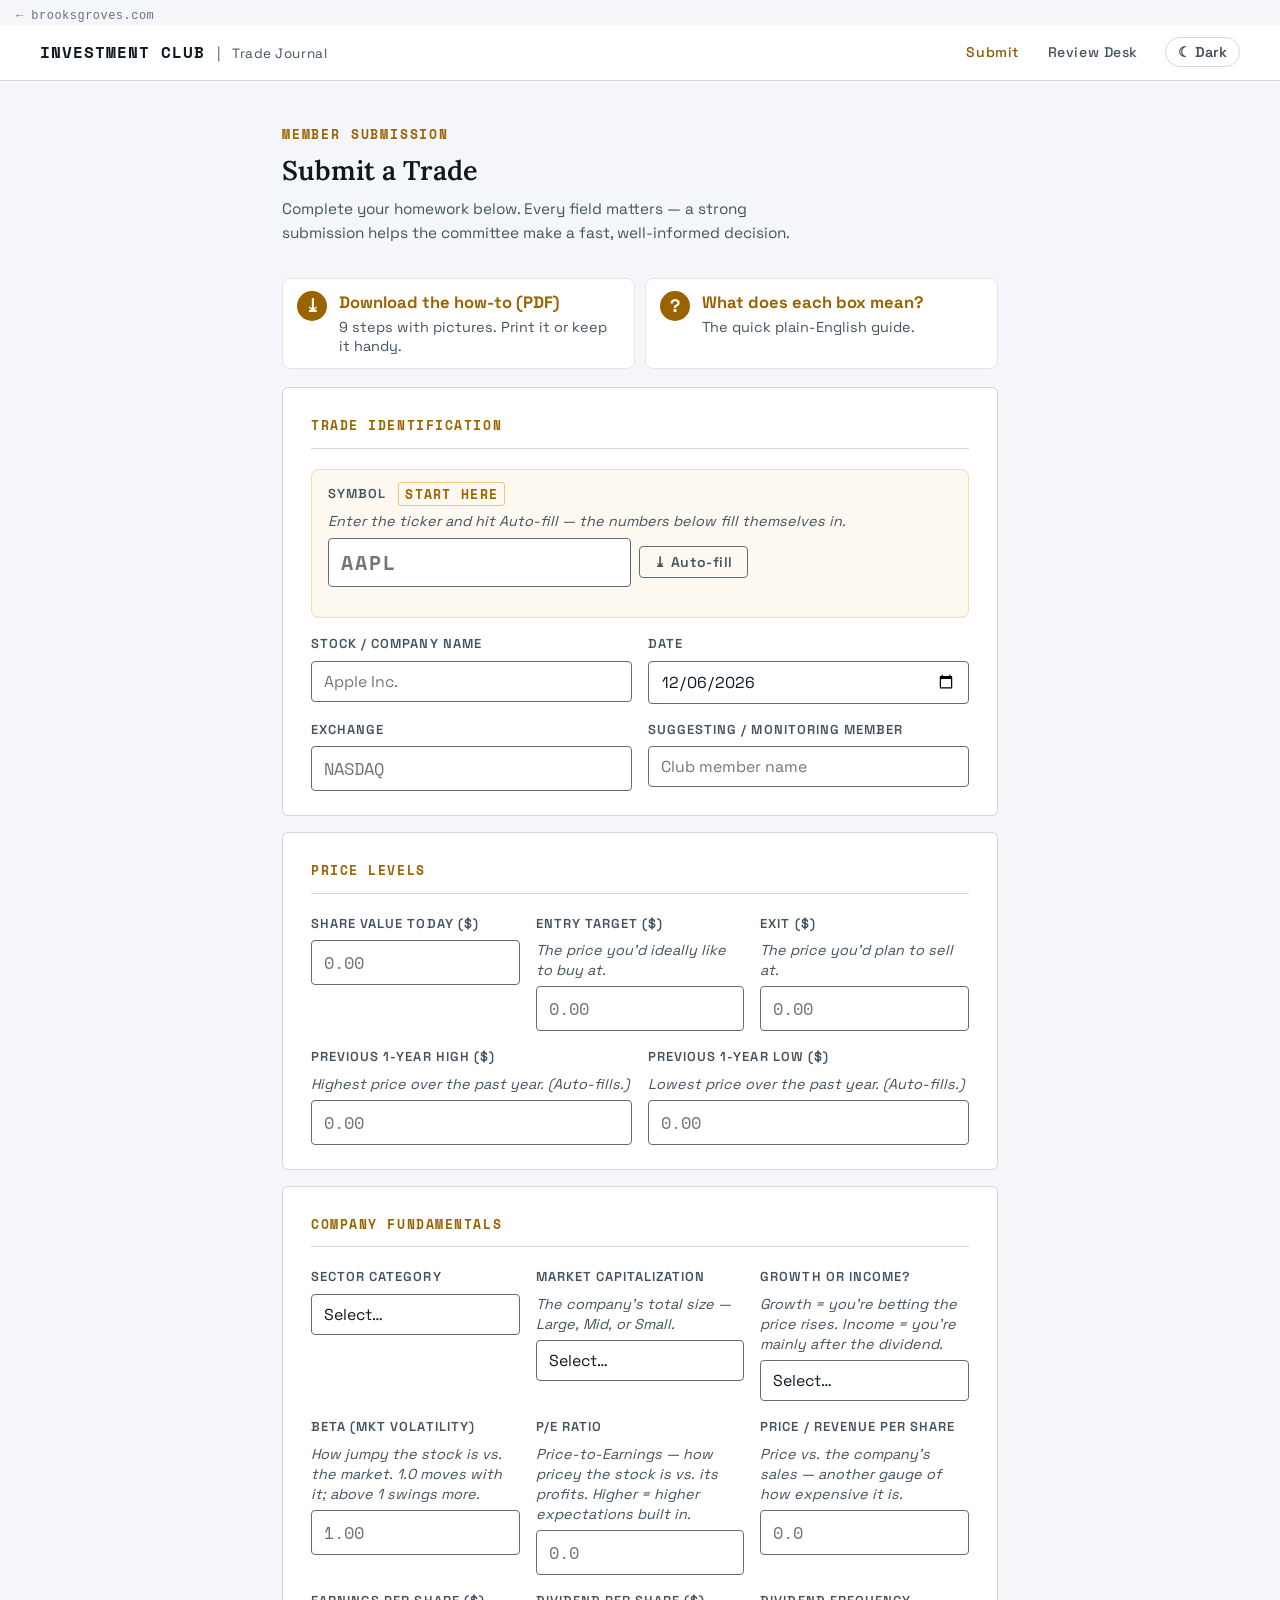
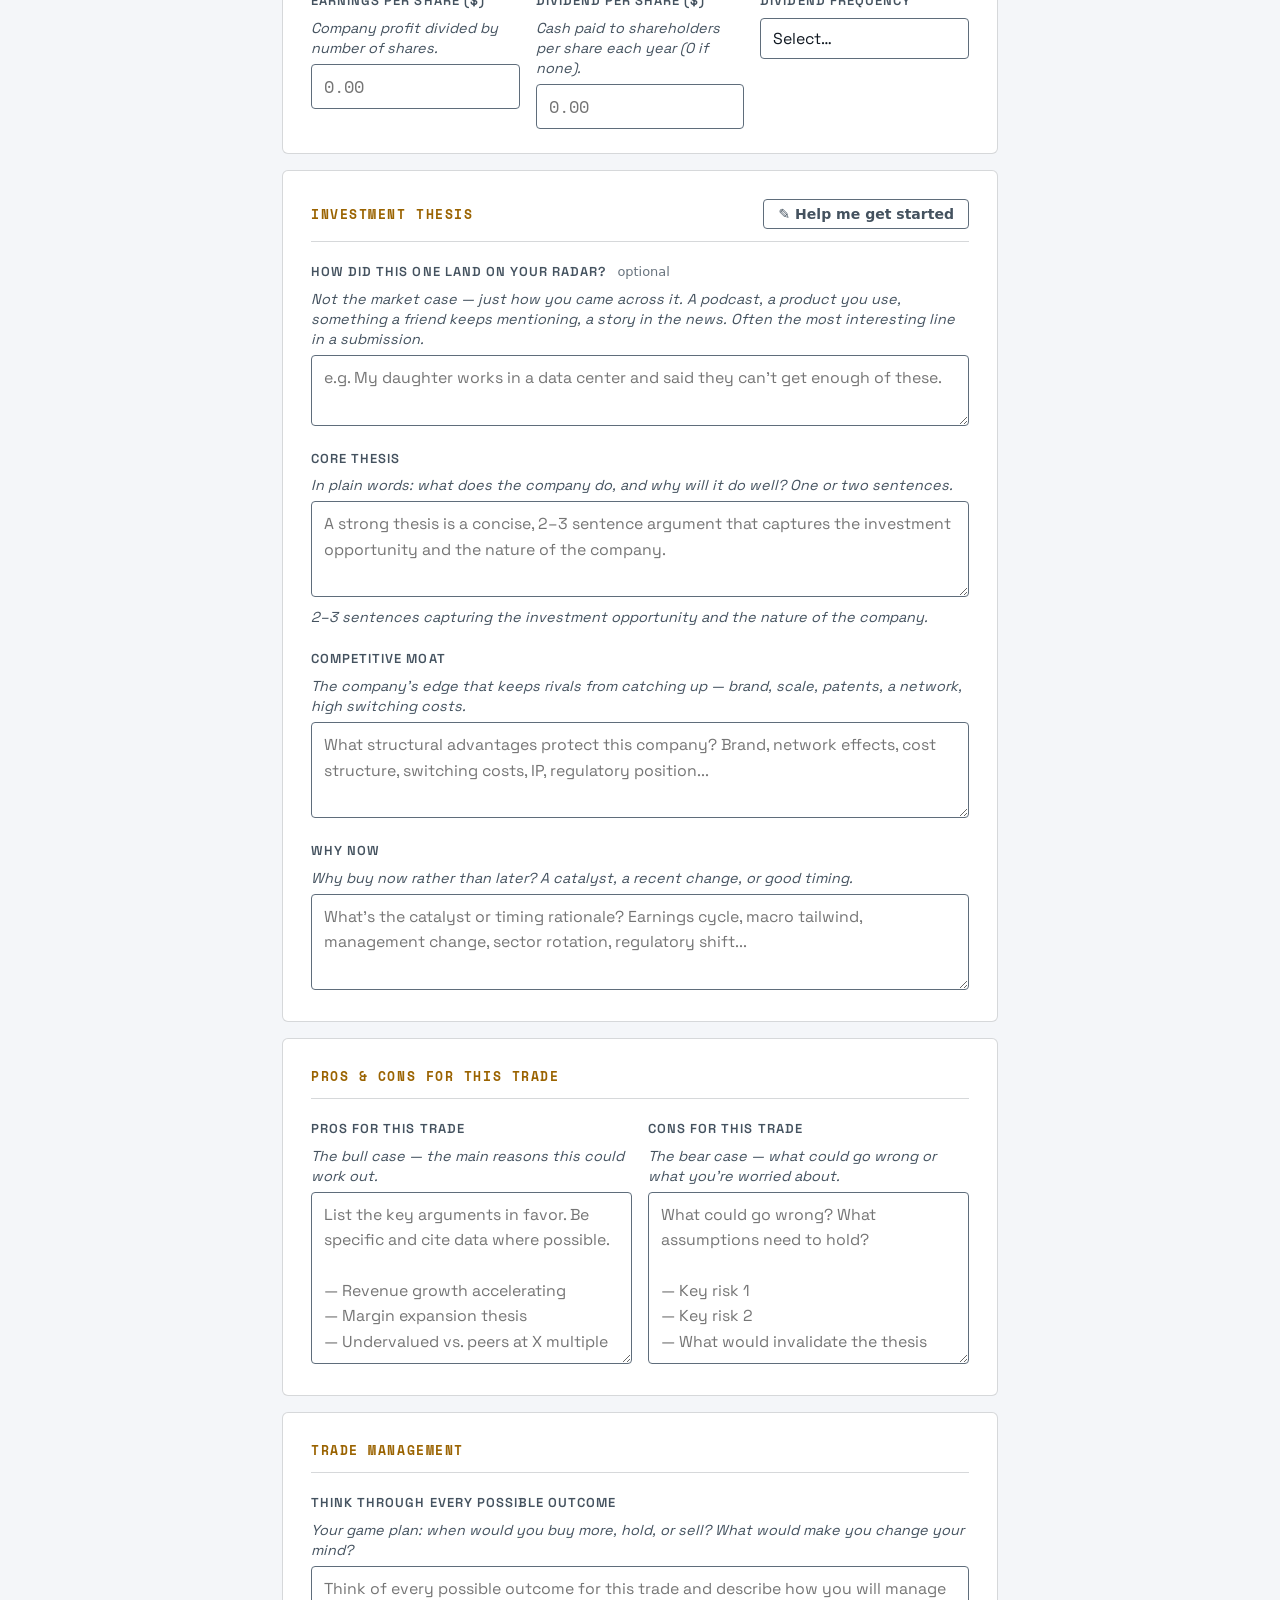
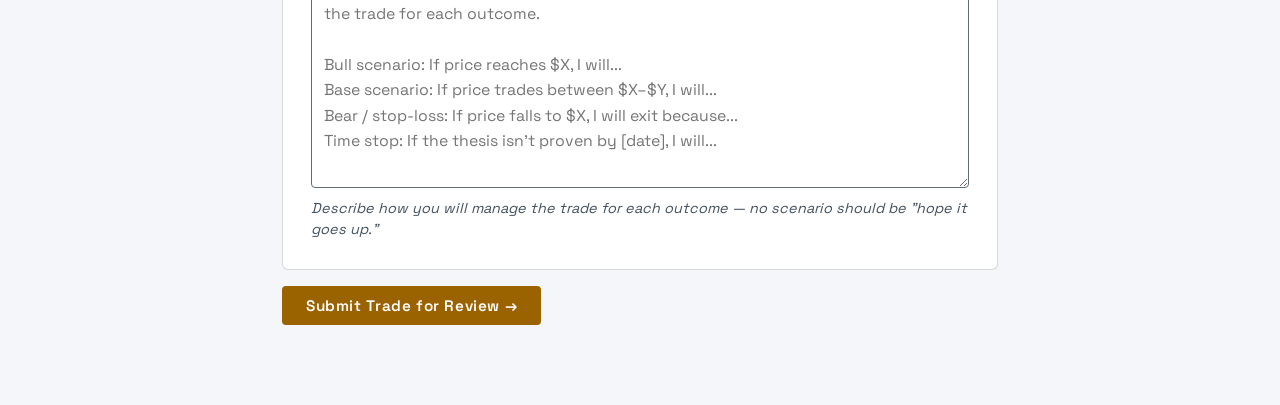
==== index.html @ 85740c89 "Home page: how-to PDF download + meeting doc link; MeetingDocs.gs writes each submission into a per-" ====
<!DOCTYPE html>
<html lang="en">
<head>
  <meta charset="UTF-8">
  <meta name="viewport" content="width=device-width, initial-scale=1.0">
  <title>Investment Club — Submit a Trade</title>
  <link rel="stylesheet" href="style.css">
<script>try{if(localStorage.getItem('ic_theme')==='dark')document.documentElement.setAttribute('data-theme','dark');}catch(e){}</script>
</head>
<body>
<a class="bg-home" href="https://brooksgroves.com/">&larr; brooksgroves.com</a>
<style>.bg-home{display:block;position:relative;z-index:50;padding:8px 16px 0;font:12px/1.4 ui-monospace,SFMono-Regular,Menlo,Consolas,monospace;letter-spacing:.04em;color:inherit;opacity:.65;text-decoration:none;width:max-content}.bg-home:hover{opacity:1;text-decoration:underline}</style>

<nav class="topbar">
  <div class="topbar-brand">
    <h1>Investment Club</h1>
    <span class="divider">|</span>
    <span>Trade Journal</span>
  </div>
  <div class="topbar-nav">
    <a href="index.html" class="active">Submit</a>
    <a href="review.html">Review Desk</a>
    <button type="button" class="theme-toggle" id="theme-toggle" onclick="toggleTheme()" aria-label="Switch colour theme">☾ Dark</button>
  </div>
</nav>

<main class="page">
  <p class="section-eyebrow">Member Submission</p>
  <h2 class="section-title">Submit a Trade</h2>
  <p class="section-sub">Complete your homework below. Every field matters — a strong submission helps the committee make a fast, well-informed decision.</p>
  <div class="help-row">
    <a class="help-card" href="How-to-Submit-a-Trade-Journal.pdf" download>
      <span class="help-icon">⤓</span>
      <span><strong>Download the how-to (PDF)</strong><small>9 steps with pictures. Print it or keep it handy.</small></span>
    </a>
    <a class="help-card" href="guide.html" target="_blank">
      <span class="help-icon">?</span>
      <span><strong>What does each box mean?</strong><small>The quick plain-English guide.</small></span>
    </a>
    <a class="help-card" id="meeting-doc-card" href="#" target="_blank" rel="noopener" style="display:none;">
      <span class="help-icon">✎</span>
      <span><strong id="meeting-doc-title">Next meeting's discussion doc</strong><small id="meeting-doc-sub">Read the journals and leave comments.</small></span>
    </a>
  </div>

  <div id="confirm-panel" class="confirm-panel" style="display:none;"></div>

  <!-- Block 1: Identification -->
  <div class="form-block">
    <div class="form-block-title">Trade Identification</div>
    <div class="field start-here">
      <label>Symbol <span class="start-tag">start here</span></label>
      <div class="hint">Enter the ticker and hit Auto-fill — the numbers below fill themselves in.</div>
      <div style="display:flex; gap:8px; align-items:center; max-width:420px;">
        <input type="text" id="f-ticker" class="ticker-input" placeholder="AAPL" maxlength="8" style="flex:1;">
        <button type="button" class="btn btn-ghost btn-sm" id="lookup-btn" onclick="autoFill()" style="white-space:nowrap;">⤓ Auto-fill</button>
      </div>
      <div id="lookup-status" style="font-size:.72rem; color:var(--mist); margin-top:4px; min-height:1em;"></div>
    </div>
    <div class="field-grid cols-2" style="margin-top:16px;">
      <div class="field">
        <label>Stock / Company Name</label>
        <input type="text" id="f-stock" placeholder="Apple Inc.">
      </div>
      <div class="field">
        <label>Date</label>
        <input type="date" id="f-date">
      </div>
    </div>
    <div class="field-grid cols-2" style="margin-top:16px;">
      <div class="field">
        <label>Exchange</label>
        <input type="text" id="f-exchange" class="num-input" placeholder="NASDAQ">
      </div>
      <div class="field">
        <label>Suggesting / Monitoring Member</label>
        <input type="text" id="f-member" placeholder="Club member name">
      </div>
    </div>
  </div>

  <!-- Block 2: Price Levels -->
  <div class="form-block">
    <div class="form-block-title">Price Levels</div>
    <div class="field-grid cols-3">
      <div class="field">
        <label>Share Value Today ($)</label>
        <input type="text" id="f-shareValue" class="num-input" inputmode="decimal" placeholder="0.00">
      </div>
      <div class="field">
        <label>Entry Target ($)</label>
        <div class="hint">The price you'd ideally like to buy at.</div>
        <input type="text" id="f-entryTarget" class="num-input" inputmode="decimal" placeholder="0.00">
      </div>
      <div class="field">
        <label>Exit ($)</label>
        <div class="hint">The price you'd plan to sell at.</div>
        <input type="text" id="f-exit" class="num-input" inputmode="decimal" placeholder="0.00">
      </div>
    </div>
    <div class="field-grid cols-2" style="margin-top:16px;">
      <div class="field">
        <label>Previous 1-Year High ($)</label>
        <div class="hint">Highest price over the past year. (Auto-fills.)</div>
        <input type="text" id="f-high52" class="num-input" inputmode="decimal" placeholder="0.00">
      </div>
      <div class="field">
        <label>Previous 1-Year Low ($)</label>
        <div class="hint">Lowest price over the past year. (Auto-fills.)</div>
        <input type="text" id="f-low52" class="num-input" inputmode="decimal" placeholder="0.00">
      </div>
    </div>
  </div>

  <!-- Block 3: Company Fundamentals -->
  <div class="form-block">
    <div class="form-block-title">Company Fundamentals</div>
    <div id="source-stamp" class="source-stamp" style="display:none;"></div>
    <div class="field-grid cols-3">
      <div class="field">
        <label>Sector Category</label>
        <select id="f-sector">
          <option value="">Select…</option>
          <option>Technology</option>
          <option>Financial</option>
          <option>Energy</option>
          <option>Healthcare</option>
          <option>Consumer Discretionary</option>
          <option>Consumer Staples</option>
          <option>Industrials</option>
          <option>Utilities</option>
          <option>Materials</option>
          <option>Real Estate</option>
          <option>Communication Services</option>
          <option>Other</option>
        </select>
      </div>
      <div class="field">
        <label>Market Capitalization</label>
        <div class="hint">The company's total size — Large, Mid, or Small.</div>
        <select id="f-marketCap">
          <option value="">Select…</option>
          <option>Large</option>
          <option>Mid</option>
          <option>Small</option>
        </select>
      </div>
      <div class="field">
        <label>Growth or Income?</label>
        <div class="hint">Growth = you're betting the price rises. Income = you're mainly after the dividend.</div>
        <select id="f-growthIncome">
          <option value="">Select…</option>
          <option>Growth</option>
          <option>Income</option>
          <option>Both</option>
        </select>
      </div>
    </div>
    <div class="field-grid cols-3" style="margin-top:16px;">
      <div class="field">
        <label>Beta (Mkt Volatility)</label>
        <div class="hint">How jumpy the stock is vs. the market. 1.0 moves with it; above 1 swings more.</div>
        <input type="text" id="f-beta" class="num-input" inputmode="decimal" placeholder="1.00">
      </div>
      <div class="field">
        <label>P/E Ratio</label>
        <div class="hint">Price-to-Earnings — how pricey the stock is vs. its profits. Higher = higher expectations built in.</div>
        <input type="text" id="f-peRatio" class="num-input" inputmode="decimal" placeholder="0.0">
      </div>
      <div class="field">
        <label>Price / Revenue per Share</label>
        <div class="hint">Price vs. the company's sales — another gauge of how expensive it is.</div>
        <input type="text" id="f-priceRevShare" class="num-input" inputmode="decimal" placeholder="0.0">
      </div>
    </div>
    <div class="field-grid cols-3" style="margin-top:16px;">
      <div class="field">
        <label>Earnings per Share ($)</label>
        <div class="hint">Company profit divided by number of shares.</div>
        <input type="text" id="f-eps" class="num-input" inputmode="decimal" placeholder="0.00">
      </div>
      <div class="field">
        <label>Dividend per Share ($)</label>
        <div class="hint">Cash paid to shareholders per share each year (0 if none).</div>
        <input type="text" id="f-dividend" class="num-input" inputmode="decimal" placeholder="0.00">
      </div>
      <div class="field">
        <label>Dividend Frequency</label>
        <select id="f-dividendFreq">
          <option value="">Select…</option>
          <option>Monthly</option>
          <option>Quarterly</option>
          <option>Semi-Annual</option>
          <option>Annual</option>
          <option>None</option>
        </select>
      </div>
    </div>
  </div>

  <!-- Block 4: Thesis -->
  <div class="form-block">
    <div class="form-block-title with-action">
      <span>Investment Thesis</span>
      <button type="button" class="btn btn-ghost btn-sm starter-btn" id="starter-btn" onclick="getStarterQuestions()">✎ Help me get started</button>
    </div>
    <div id="starter-panel" class="starter-panel" style="display:none;"></div>
    <div class="field-grid">
      <div class="field">
        <label>How did this one land on your radar? <span class="optional-tag">optional</span></label>
        <div class="hint">Not the market case — just how you came across it. A podcast, a product you use, something a friend keeps mentioning, a story in the news. Often the most interesting line in a submission.</div>
        <textarea id="f-whyPicked" rows="2" placeholder="e.g. My daughter works in a data center and said they can't get enough of these."></textarea>
      </div>
      <div class="field">
        <label>Core Thesis</label>
        <div class="hint">In plain words: what does the company do, and why will it do well? One or two sentences.</div>
        <textarea id="f-thesis" rows="3" placeholder="A strong thesis is a concise, 2–3 sentence argument that captures the investment opportunity and the nature of the company."></textarea>
        <p class="hint">2–3 sentences capturing the investment opportunity and the nature of the company.</p>
      </div>
      <div class="field">
        <label>Competitive Moat</label>
        <div class="hint">The company's edge that keeps rivals from catching up — brand, scale, patents, a network, high switching costs.</div>
        <textarea id="f-moat" rows="3" placeholder="What structural advantages protect this company? Brand, network effects, cost structure, switching costs, IP, regulatory position..."></textarea>
      </div>
      <div class="field">
        <label>Why Now</label>
        <div class="hint">Why buy now rather than later? A catalyst, a recent change, or good timing.</div>
        <textarea id="f-why-now" rows="3" placeholder="What's the catalyst or timing rationale? Earnings cycle, macro tailwind, management change, sector rotation, regulatory shift..."></textarea>
      </div>
    </div>
  </div>

  <!-- Block 5: Pros & Cons -->
  <div class="form-block">
    <div class="form-block-title">Pros &amp; Cons for This Trade</div>
    <div class="field-grid cols-2">
      <div class="field">
        <label>Pros for This Trade</label>
        <div class="hint">The bull case — the main reasons this could work out.</div>
        <textarea id="f-pros" rows="6" placeholder="List the key arguments in favor. Be specific and cite data where possible.&#10;&#10;— Revenue growth accelerating&#10;— Margin expansion thesis&#10;— Undervalued vs. peers at X multiple"></textarea>
      </div>
      <div class="field">
        <label>Cons for This Trade</label>
        <div class="hint">The bear case — what could go wrong or what you're worried about.</div>
        <textarea id="f-cons" rows="6" placeholder="What could go wrong? What assumptions need to hold?&#10;&#10;— Key risk 1&#10;— Key risk 2&#10;— What would invalidate the thesis"></textarea>
      </div>
    </div>
  </div>

  <!-- Block 6: Trade Management -->
  <div class="form-block">
    <div class="form-block-title">Trade Management</div>
    <div class="field-grid">
      <div class="field">
        <label>Think Through Every Possible Outcome</label>
        <div class="hint">Your game plan: when would you buy more, hold, or sell? What would make you change your mind?</div>
        <textarea id="f-management" rows="8" placeholder="Think of every possible outcome for this trade and describe how you will manage the trade for each outcome.&#10;&#10;Bull scenario: If price reaches $X, I will...&#10;Base scenario: If price trades between $X–$Y, I will...&#10;Bear / stop-loss: If price falls to $X, I will exit because...&#10;Time stop: If the thesis isn't proven by [date], I will..."></textarea>
        <p class="hint">Describe how you will manage the trade for each outcome — no scenario should be "hope it goes up."</p>
      </div>
    </div>
  </div>

  <div style="display:flex; align-items:center; gap:16px; margin-top:8px;">
    <button class="btn btn-primary" onclick="submitTrade()">Submit Trade for Review →</button>
    <span id="submit-status" style="font-size:.82rem; color:var(--mist);"></span>
  </div>
</main>

<div class="toast" id="toast"></div>

<script src="app.js"></script>
<script>
  document.getElementById('f-date').valueAsDate = new Date();

  const FIELD_IDS = [
    'f-stock','f-date','f-ticker','f-exchange','f-member',
    'f-shareValue','f-entryTarget','f-exit','f-high52','f-low52',
    'f-sector','f-marketCap','f-growthIncome','f-beta','f-peRatio',
    'f-priceRevShare','f-eps','f-dividend','f-dividendFreq',
    'f-whyPicked','f-thesis','f-moat','f-why-now','f-pros','f-cons','f-management'
  ];

  function val(id) { return (document.getElementById(id).value || '').trim(); }

  /* ── Auto-fill objective fundamentals from a ticker lookup ── */
  let lastFillSource = '';

  function autoFill() {
    const ticker = val('f-ticker').toUpperCase();
    const btn = document.getElementById('lookup-btn');
    const status = document.getElementById('lookup-status');
    if (!ticker) { status.textContent = 'Enter a symbol first (e.g. Z for Zillow).'; return; }

    btn.disabled = true;
    status.style.color = 'var(--mist)';
    status.textContent = 'Looking up ' + ticker + '…';

    lookupTicker(ticker, function (data) {
      btn.disabled = false;
      if (!data || data.error) {
        status.style.color = 'var(--red2)';
        status.textContent = (data && data.error) ? data.error : 'Lookup failed — you can fill these in by hand.';
        return;
      }
      // Only fill objective fields; never touch the thesis/discussion side.
      const map = {
        'f-stock': data.name, 'f-exchange': data.exchange, 'f-shareValue': data.price,
        'f-high52': data.high52, 'f-low52': data.low52, 'f-sector': data.sector,
        'f-marketCap': data.marketCap, 'f-beta': data.beta, 'f-peRatio': data.peRatio,
        'f-priceRevShare': data.priceRevShare, 'f-eps': data.eps,
        'f-dividend': data.dividend, 'f-dividendFreq': data.dividendFreq
      };
      let filled = 0;
      Object.keys(map).forEach(function (id) {
        const el = document.getElementById(id);
        const v = map[id];
        if (!el || v === undefined || v === null || v === '') return;
        if (el.tagName === 'SELECT') {
          // match option case-insensitively; skip if no match
          const opt = Array.prototype.find.call(el.options, function (o) {
            return o.value.toLowerCase() === String(v).toLowerCase();
          });
          if (opt) { el.value = opt.value; filled++; }
        } else {
          el.value = v; filled++;
        }
      });
      const src = data.source || 'Finnhub market data';
      const asOf = data.asOf || 'latest';
      lastFillSource = src + ', as of ' + asOf;
      status.style.color = 'var(--green2)';
      status.textContent = '✓ Filled ' + filled + ' fields. Review them, then write your thesis below.';
      const stamp = document.getElementById('source-stamp');
      if (stamp) {
        stamp.textContent = 'Auto-filled from ' + src + ' · as of ' + asOf + ' · worth a quick sanity-check before you submit';
        stamp.style.display = 'block';
      }
    });
  }

  /* ── "Help me get started": AI asks questions, the member writes the answers ── */
  function getStarterQuestions() {
    const ticker = val('f-ticker').toUpperCase();
    const name = val('f-stock');
    const btn = document.getElementById('starter-btn');
    const panel = document.getElementById('starter-panel');

    if (!ticker) {
      panel.style.display = 'block';
      panel.innerHTML = '<div class="starter-note">Enter a stock symbol above first, then click this again.</div>';
      return;
    }

    btn.disabled = true;
    btn.textContent = 'Thinking\u2026';
    panel.style.display = 'block';
    panel.innerHTML = '<div class="starter-note">Coming up with questions about ' + esc(ticker) + '\u2026</div>';

    starterQuestions(ticker, name, function (data) {
      btn.disabled = false;
      btn.textContent = '\u270E Help me get started';

      if (!data || data.error || !data.questions || !data.questions.length) {
        panel.innerHTML = '<div class="starter-note">' +
          ((data && data.error) ? esc(data.error) : 'Couldn\u2019t load questions just now \u2014 go ahead and write in your own words.') +
          '</div>';
        return;
      }

      let html = '<div class="starter-head">Questions to get you started on ' + esc(ticker) + '</div>' +
        '<div class="starter-sub">Answer these in your own words and you\u2019ll have most of a thesis. These are prompts, not answers \u2014 the thinking is yours.</div><ol class="starter-list">';
      data.questions.forEach(function (q) { html += '<li>' + esc(q) + '</li>'; });
      html += '</ol><button type="button" class="btn btn-ghost btn-sm" onclick="hideStarter()">Hide these</button>';
      panel.innerHTML = html;
    });
  }

  function hideStarter() {
    const panel = document.getElementById('starter-panel');
    panel.style.display = 'none';
    panel.innerHTML = '';
  }

  function esc(s) {
    return String(s === undefined || s === null ? '' : s)
      .replace(/&/g, '&amp;').replace(/</g, '&lt;').replace(/>/g, '&gt;')
      .replace(/"/g, '&quot;').replace(/'/g, '&#39;');
  }

  loadMeetingDoc(function (d) {
    if (!d || !d.url) return;
    var card = document.getElementById('meeting-doc-card');
    card.href = d.url;
    document.getElementById('meeting-doc-title').textContent = 'Discussion doc for ' + d.meetingDate.replace(/^\w+, /, '').replace(/, \d{4}$/, '');
    card.style.display = '';
  });

  function submitTrade() {
    const ticker = val('f-ticker').toUpperCase();
    const member = val('f-member');
    const thesis = val('f-thesis');

    if (!ticker || !member || !thesis) {
      showToast('Please fill in Symbol, Member, and Core Thesis at minimum.', true);
      return;
    }

    const trade = {
      stock:         val('f-stock'),
      date:          val('f-date'),
      ticker:        ticker,
      exchange:      val('f-exchange').toUpperCase(),
      member:        member,
      shareValue:    val('f-shareValue'),
      entryTarget:   val('f-entryTarget'),
      exit:          val('f-exit'),
      high52:        val('f-high52'),
      low52:         val('f-low52'),
      sector:        val('f-sector'),
      marketCap:     val('f-marketCap'),
      growthIncome:  val('f-growthIncome'),
      beta:          val('f-beta'),
      peRatio:       val('f-peRatio'),
      priceRevShare: val('f-priceRevShare'),
      eps:           val('f-eps'),
      dividend:      val('f-dividend'),
      dividendFreq:  val('f-dividendFreq'),
      thesis:        thesis,
      moat:          val('f-moat'),
      whyNow:        val('f-why-now'),
      pros:          val('f-pros'),
      cons:          val('f-cons'),
      management:    val('f-management'),
      whyPicked:     val('f-whyPicked'),
      dataSource:    lastFillSource
    };

    saveTrade(trade);

    FIELD_IDS.forEach(id => { document.getElementById(id).value = ''; });
    document.getElementById('f-date').valueAsDate = new Date();
    document.getElementById('lookup-status').textContent = '';

    // Warm, persistent confirmation (a fleeting toast is easy to miss)
    const panel = document.getElementById('confirm-panel');
    panel.innerHTML =
      '<div class="confirm-check">✓</div>' +
      '<div class="confirm-body">' +
        '<div class="confirm-title">Got it! Your ' + ticker + ' trade is in.</div>' +
        '<div class="confirm-text">The committee will see it before the next meeting. ' +
        'Thanks for doing your homework — every submission makes the club smarter.</div>' +
        '<div class="confirm-actions">' +
          '<button type="button" class="btn btn-ghost btn-sm" onclick="dismissConfirm()">Submit another</button> ' +
          '<a class="btn btn-ghost btn-sm" href="review.html">Go to the Review Desk →</a>' +
        '</div>' +
      '</div>';
    panel.style.display = 'flex';
    panel.scrollIntoView({ behavior: 'smooth', block: 'center' });
    document.getElementById('submit-status').textContent = `${ticker} submitted at ${new Date().toLocaleTimeString()}`;
  }

  function dismissConfirm() {
    const panel = document.getElementById('confirm-panel');
    panel.style.display = 'none';
    panel.innerHTML = '';
    document.getElementById('f-ticker').focus();
    window.scrollTo({ top: 0, behavior: 'smooth' });
  }

</script>
</body>
</html>
---- style.css ----
@import url('https://fonts.googleapis.com/css2?family=Space+Grotesk:wght@300;400;500;600;700&family=Space+Mono:ital,wght@0,400;0,700;1,400&family=Lora:ital,wght@0,400;0,600;1,400&display=swap');

/* ── Tokens ──
   Light is the default: high contrast, easier on older eyes.
   Dark stays available via the toggle in the top bar (data-theme="dark"). */
:root {
  --slate:      #f4f6f9;   /* page background   */
  --slate2:     #ffffff;   /* cards, top bar    */
  --slate3:     #eef1f5;   /* raised / hover    */
  --slate4:     #e1e6ec;
  --steel:      #5f6d7b;   /* borders, dim text */
  --mist:       #44525f;   /* secondary text    */
  --fog:        #1f2a36;   /* body text         */
  --white:      #0f1720;   /* headings, strongest text */
  --amber:      #9a6300;
  --amber2:     #8a5800;
  --green:      #1a7a50;
  --green2:     #16704a;
  --red:        #a82d2d;
  --red2:       #b02a2a;
  --blue:       #1d5aa6;
  --blue2:      #1d5aa6;
  --border:     rgba(31,42,54,0.18);
  --border-hi:  rgba(154,99,0,0.40);
  --input-bg:   #ffffff;
  --on-amber:   #ffffff;
  --check-ink:  #ffffff;
  --field-bg:   #ffffff;
  color-scheme: light;
}
:root[data-theme="dark"] {
  --slate:      #0e1117;
  --slate2:     #161c26;
  --slate3:     #1d2535;
  --slate4:     #26303f;
  --steel:      #5b6c80;
  --mist:       #a3b4c6;
  --fog:        #d3dde7;
  --white:      #f2f5f8;
  --amber:      #d4930a;
  --amber2:     #f0b534;
  --green:      #1f8c5e;
  --green2:     #2db87d;
  --red:        #a82d2d;
  --red2:       #e07070;
  --blue:       #2a6fc9;
  --blue2:      #5594e8;
  --border:     rgba(90,108,128,0.55);
  --border-hi:  rgba(212,147,10,0.35);
  --input-bg:   rgba(0,0,0,0.25);
  --on-amber:   #0e1117;
  --check-ink:  #0e1117;
  --field-bg:   #1d2535;
  color-scheme: dark;
}

/* Bigger base text: every size below is in rem, so this scales the whole app. */
html { font-size: 18px; }

*, *::before, *::after { box-sizing: border-box; margin: 0; padding: 0; }

body {
  font-family: 'Space Grotesk', sans-serif;
  background: var(--slate);
  color: var(--fog);
  min-height: 100vh;
  line-height: 1.5;
}

/* ── Topbar ── */
.topbar {
  background: var(--slate2);
  border-bottom: 1px solid var(--border);
  padding: 0 40px;
  display: flex;
  align-items: center;
  justify-content: space-between;
  height: 56px;
  position: sticky;
  top: 0;
  z-index: 100;
}
.topbar-brand {
  display: flex;
  align-items: baseline;
  gap: 12px;
}
.topbar-brand h1 {
  font-family: 'Space Mono', monospace;
  font-size: .9rem;
  font-weight: 700;
  color: var(--white);
  letter-spacing: .06em;
  text-transform: uppercase;
}
.topbar-brand .divider { color: var(--steel); font-size: .8rem; }
.topbar-brand span {
  font-size: .75rem;
  color: var(--mist);
  letter-spacing: .04em;
}
.topbar-nav a {
  font-size: .78rem;
  font-weight: 500;
  color: var(--mist);
  text-decoration: none;
  letter-spacing: .04em;
  padding: 4px 12px;
  border-radius: 3px;
  transition: color .15s, background .15s;
}
.topbar-nav a:hover { color: var(--white); background: var(--slate3); }
.topbar-nav a.active { color: var(--amber2); }

/* ── Page wrapper ── */
.page {
  max-width: 780px;
  margin: 0 auto;
  padding: 44px 32px 80px;
}

/* ── Section heading ── */
.section-eyebrow {
  font-family: 'Space Mono', monospace;
  font-size: .72rem;
  font-weight: 700;
  letter-spacing: .14em;
  text-transform: uppercase;
  color: var(--amber);
  margin-bottom: 6px;
}
.section-title {
  font-family: 'Lora', serif;
  font-size: 1.5rem;
  font-weight: 600;
  color: var(--white);
  margin-bottom: 6px;
}
.section-sub {
  font-size: .85rem;
  color: var(--mist);
  margin-bottom: 32px;
  max-width: 540px;
  line-height: 1.6;
}

/* ── Form blocks ── */
.form-block {
  background: var(--slate2);
  border: 1px solid var(--border);
  border-radius: 6px;
  padding: 28px 28px 24px;
  margin-bottom: 16px;
}
.form-block-title {
  font-family: 'Space Mono', monospace;
  font-size: .72rem;
  font-weight: 700;
  letter-spacing: .12em;
  text-transform: uppercase;
  color: var(--amber);
  margin-bottom: 20px;
  padding-bottom: 12px;
  border-bottom: 1px solid var(--border);
}

.field-grid {
  display: grid;
  gap: 16px;
}
.field-grid.cols-2 { grid-template-columns: 1fr 1fr; }
.field-grid.cols-3 { grid-template-columns: 1fr 1fr 1fr; }

.field label {
  display: block;
  font-size: .72rem;
  font-weight: 600;
  letter-spacing: .08em;
  text-transform: uppercase;
  color: var(--mist);
  margin-bottom: 7px;
}
.field .hint {
  font-size: .8rem;
  color: var(--mist);
  margin-top: 5px;
  line-height: 1.4;
}

input[type="text"],
input[type="date"],
input[type="password"],
select,
textarea {
  width: 100%;
  background: var(--field-bg);
  border: 1px solid var(--steel);
  border-radius: 4px;
  color: var(--white);
  font-family: 'Space Grotesk', sans-serif;
  font-size: .88rem;
  padding: 9px 12px;
  outline: none;
  transition: border-color .2s, box-shadow .2s;
  appearance: none;
}
input:focus, select:focus, textarea:focus {
  border-color: var(--amber);
  box-shadow: 0 0 0 2px rgba(212,147,10,0.12);
}
textarea { resize: vertical; line-height: 1.6; }
select option { background: var(--slate2); }

.ticker-input {
  font-family: 'Space Mono', monospace !important;
  font-size: 1.1rem !important;
  font-weight: 700 !important;
  letter-spacing: .1em !important;
  text-transform: uppercase;
  color: var(--amber2) !important;
}

/* Numeric / data inputs — tabular mono feel */
.num-input {
  font-family: 'Space Mono', monospace !important;
  font-size: .92rem !important;
  color: var(--white) !important;
}

/* Fundamentals readout grid on the review card */
.fund-grid {
  display: grid;
  grid-template-columns: repeat(4, 1fr);
  gap: 1px;
  background: var(--slate4);
  border: 1px solid var(--border);
  border-radius: 5px;
  overflow: hidden;
  margin-bottom: 18px;
}
.fund-cell {
  background: var(--slate2);
  padding: 10px 12px;
}
.fund-cell .fk {
  display: block;
  font-size: .72rem;
  font-weight: 700;
  letter-spacing: .08em;
  text-transform: uppercase;
  color: var(--mist);
  margin-bottom: 3px;
}
.fund-cell .fv {
  font-family: 'Space Mono', monospace;
  font-size: .9rem;
  font-weight: 500;
  color: var(--white);
}
.fund-cell .fv.dim { color: var(--steel); font-weight: 400; }
@media (max-width: 620px) {
  .fund-grid { grid-template-columns: repeat(2, 1fr); }
}

/* ── Buttons ── */
.btn {
  display: inline-flex;
  align-items: center;
  gap: 8px;
  border: none;
  border-radius: 4px;
  font-family: 'Space Grotesk', sans-serif;
  font-weight: 600;
  font-size: .85rem;
  letter-spacing: .04em;
  padding: 10px 24px;
  cursor: pointer;
  transition: all .18s;
}
.btn-primary { background: var(--amber); color: var(--on-amber); }
.btn-primary:hover { background: var(--amber2); }
.btn-ghost {
  background: none;
  border: 1px solid var(--steel);
  color: var(--mist);
}
.btn-ghost:hover { border-color: var(--fog); color: var(--white); }
.btn-sm { padding: 6px 14px; font-size: .78rem; }

/* ── Status badges ── */
.badge {
  display: inline-block;
  font-family: 'Space Mono', monospace;
  font-size: .72rem;
  font-weight: 700;
  letter-spacing: .1em;
  text-transform: uppercase;
  padding: 3px 9px;
  border-radius: 3px;
  white-space: nowrap;
}
.badge-pending  { background: rgba(143,163,184,0.12); color: var(--mist);   border: 1px solid rgba(143,163,184,0.3); }
.badge-approved { background: rgba(31,140,94,0.15);   color: var(--green2); border: 1px solid rgba(31,140,94,0.4); }
.badge-watch    { background: rgba(212,147,10,0.15);  color: var(--amber2); border: 1px solid rgba(212,147,10,0.35); }
.badge-pass     { background: rgba(168,45,45,0.15);   color: var(--red2);   border: 1px solid rgba(168,45,45,0.35); }

/* ── Toast ── */
.toast {
  position: fixed;
  bottom: 28px;
  left: 50%;
  transform: translateX(-50%) translateY(20px);
  background: var(--slate3);
  border: 1px solid var(--green);
  border-radius: 5px;
  color: var(--green2);
  font-size: .84rem;
  font-weight: 500;
  padding: 12px 22px;
  opacity: 0;
  transition: all .3s;
  pointer-events: none;
  z-index: 999;
  white-space: nowrap;
}
.toast.show { opacity: 1; transform: translateX(-50%) translateY(0); }
.toast.error { border-color: var(--red); color: var(--red2); }

/* ── Review: gate ── */
.gate {
  min-height: 100vh;
  display: flex;
  align-items: center;
  justify-content: center;
  background: var(--slate);
}
.gate-card {
  background: var(--slate2);
  border: 1px solid var(--border);
  border-radius: 8px;
  padding: 48px 44px;
  width: 360px;
  text-align: center;
}
.gate-card .lock { font-size: 2rem; margin-bottom: 16px; }
.gate-card h2 {
  font-family: 'Lora', serif;
  font-size: 1.2rem;
  color: var(--white);
  margin-bottom: 6px;
}
.gate-card p { font-size: .82rem; color: var(--mist); margin-bottom: 24px; }
.gate-card input {
  text-align: center;
  letter-spacing: .2em;
  margin-bottom: 14px;
}
.gate-error { color: var(--red2); font-size: .78rem; margin-top: 10px; display: none; }

/* ── Review: dashboard header ── */
.dash-header {
  display: flex;
  align-items: flex-end;
  justify-content: space-between;
  margin-bottom: 28px;
  gap: 16px;
  flex-wrap: wrap;
}
.dash-stats {
  display: flex;
  gap: 24px;
}
.stat { text-align: center; }
.stat-num {
  font-family: 'Space Mono', monospace;
  font-size: 1.4rem;
  font-weight: 700;
  color: var(--white);
  line-height: 1;
}
.stat-label { font-size: .72rem; color: var(--mist); letter-spacing: .06em; text-transform: uppercase; margin-top: 4px; }

/* ── Filter pills ── */
.filter-row {
  display: flex;
  gap: 8px;
  margin-bottom: 24px;
  flex-wrap: wrap;
}
.pill {
  background: var(--slate3);
  border: 1px solid var(--border);
  border-radius: 20px;
  color: var(--mist);
  font-size: .75rem;
  font-weight: 500;
  padding: 5px 14px;
  cursor: pointer;
  transition: all .18s;
}
.pill.active { background: rgba(212,147,10,0.12); border-color: var(--amber); color: var(--amber2); }
.pill:hover:not(.active) { color: var(--white); border-color: var(--fog); }

/* ── AI synthesis panel ── */
.synthesis-panel {
  background: var(--slate2);
  border: 1px solid var(--border-hi);
  border-radius: 6px;
  padding: 20px 24px;
  margin-bottom: 28px;
}
.synthesis-header {
  display: flex;
  align-items: center;
  justify-content: space-between;
  margin-bottom: 0;
  gap: 12px;
}
.synthesis-header h3 {
  font-family: 'Space Mono', monospace;
  font-size: .72rem;
  font-weight: 700;
  letter-spacing: .1em;
  text-transform: uppercase;
  color: var(--amber);
}
.synthesis-header p { font-size: .78rem; color: var(--mist); margin-top: 2px; }
#synthesis-output {
  margin-top: 18px;
  padding-top: 18px;
  border-top: 1px solid var(--border);
  font-size: .86rem;
  line-height: 1.7;
  color: var(--fog);
  display: none;
  white-space: pre-wrap;
}
#synthesis-output.visible { display: block; }
.thinking-dots { color: var(--amber); font-family: 'Space Mono', monospace; font-size: .8rem; }

/* ── Trade cards ── */
.trade-card {
  background: var(--slate2);
  border: 1px solid var(--border);
  border-radius: 6px;
  margin-bottom: 16px;
  transition: border-color .2s;
  overflow: hidden;
}
.trade-card:hover { border-color: rgba(143,163,184,0.4); }

.card-head {
  display: flex;
  align-items: center;
  justify-content: space-between;
  padding: 16px 22px;
  gap: 12px;
  cursor: pointer;
  user-select: none;
}
.card-head-left {
  display: flex;
  align-items: baseline;
  gap: 14px;
  flex-wrap: wrap;
}
.card-ticker {
  font-family: 'Space Mono', monospace;
  font-size: 1.15rem;
  font-weight: 700;
  color: var(--amber2);
  letter-spacing: .08em;
}
.card-meta { font-size: .75rem; color: var(--mist); }
.card-meta span { margin-right: 14px; }

.card-head-right {
  display: flex;
  align-items: center;
  gap: 10px;
  flex-shrink: 0;
}
.chevron {
  color: var(--steel);
  font-size: .75rem;
  transition: transform .2s;
}
.trade-card.open .chevron { transform: rotate(180deg); }

.card-body {
  display: none;
  padding: 4px 22px 22px;
  border-top: 1px solid var(--border);
}
.trade-card.open .card-body { display: block; }

.thesis-pull {
  background: rgba(212,147,10,0.07);
  border-left: 3px solid var(--amber);
  border-radius: 0 4px 4px 0;
  padding: 13px 16px;
  margin: 18px 0;
  font-family: 'Lora', serif;
  font-style: italic;
  font-size: .91rem;
  line-height: 1.65;
  color: var(--fog);
}

.detail-grid {
  display: grid;
  grid-template-columns: 1fr 1fr;
  gap: 16px;
  margin-bottom: 16px;
}
.detail-item h4 {
  font-size: .72rem;
  font-weight: 700;
  letter-spacing: .1em;
  text-transform: uppercase;
  color: var(--mist);
  margin-bottom: 5px;
}
.detail-item p {
  font-size: .84rem;
  line-height: 1.6;
  color: var(--fog);
}

.pros-cons-grid {
  display: grid;
  grid-template-columns: 1fr 1fr;
  gap: 12px;
  margin-bottom: 16px;
}
.pros-box, .cons-box {
  border-radius: 4px;
  padding: 14px;
}
.pros-box { background: rgba(31,140,94,0.08); border: 1px solid rgba(31,140,94,0.25); }
.cons-box { background: rgba(168,45,45,0.08); border: 1px solid rgba(168,45,45,0.25); }
.pros-box h4 { font-size: .72rem; font-weight: 700; letter-spacing: .1em; text-transform: uppercase; color: var(--green2); margin-bottom: 6px; }
.cons-box h4 { font-size: .72rem; font-weight: 700; letter-spacing: .1em; text-transform: uppercase; color: var(--red2);   margin-bottom: 6px; }
.pros-box p, .cons-box p { font-size: .83rem; line-height: 1.6; color: var(--fog); }

.full-detail { margin-bottom: 14px; }
.full-detail h4 { font-size: .72rem; font-weight: 700; letter-spacing: .1em; text-transform: uppercase; color: var(--mist); margin-bottom: 5px; }
.full-detail p  { font-size: .84rem; line-height: 1.6; color: var(--fog); }

/* ── Decision bar ── */
.decision-bar {
  display: flex;
  align-items: center;
  gap: 10px;
  padding: 13px 22px;
  background: var(--input-bg);
  border-top: 1px solid var(--border);
  flex-wrap: wrap;
}
.decision-label {
  font-size: .72rem;
  font-weight: 700;
  letter-spacing: .08em;
  text-transform: uppercase;
  color: var(--steel);
}
.dec-btn {
  background: none;
  border: 1px solid;
  border-radius: 3px;
  font-family: 'Space Grotesk', sans-serif;
  font-size: .75rem;
  font-weight: 700;
  letter-spacing: .04em;
  padding: 5px 13px;
  cursor: pointer;
  transition: all .18s;
}
.dec-btn-approve { border-color: rgba(31,140,94,0.5);   color: var(--green2); }
.dec-btn-approve:hover, .dec-btn-approve.active { background: rgba(31,140,94,0.18); }
.dec-btn-watch   { border-color: rgba(212,147,10,0.5);  color: var(--amber2); }
.dec-btn-watch:hover, .dec-btn-watch.active   { background: rgba(212,147,10,0.15); }
.dec-btn-pass    { border-color: rgba(168,45,45,0.5);   color: var(--red2);   }
.dec-btn-pass:hover, .dec-btn-pass.active    { background: rgba(168,45,45,0.15); }

.notes-input {
  flex: 1;
  min-width: 160px;
  background: var(--slate3) !important;
  border: 1px solid var(--steel) !important;
  border-radius: 3px !important;
  color: var(--fog) !important;
  font-size: .78rem !important;
  padding: 5px 10px !important;
}
.notes-input::placeholder { color: var(--steel) !important; }

/* ── Empty state ── */
.empty {
  text-align: center;
  padding: 64px 20px;
  color: var(--steel);
}
.empty .icon { font-size: 2.2rem; margin-bottom: 12px; }
.empty p { font-size: .88rem; line-height: 1.6; }

@media (max-width: 620px) {
  .topbar { padding: 0 20px; }
  .page { padding: 28px 20px 60px; }
  .field-grid.cols-2, .field-grid.cols-3 { grid-template-columns: 1fr; }
  .detail-grid, .pros-cons-grid { grid-template-columns: 1fr; }
  .dash-stats { gap: 16px; }
  .decision-bar { gap: 8px; }
  .notes-input { flex: 100%; }
}

/* Plain-English field hints (for members newer to the jargon) */
.field .hint {
  font-size: .8rem;
  line-height: 1.4;
  color: var(--mist, #8fa3b8);
  margin: 3px 0 6px;
  font-style: italic;
}

/* "New to this?" guide link on the submission form */
.guide-link {
  font-size: .85rem;
  margin: -6px 0 4px;
  color: var(--mist, #8fa3b8);
}
.guide-link a {
  color: var(--amber);
  text-decoration: none;
  font-weight: 600;
  border-bottom: 1px solid transparent;
}
.guide-link a:hover { border-bottom-color: var(--amber); }

/* Warm confirmation panel after a submission lands */
.confirm-panel {
  display: flex;
  gap: 16px;
  align-items: flex-start;
  background: linear-gradient(180deg, rgba(45,184,125,0.12), rgba(45,184,125,0.05));
  border: 1px solid rgba(45,184,125,0.45);
  border-radius: 10px;
  padding: 20px 22px;
  margin: 18px 0 26px;
}
.confirm-check {
  flex: none;
  width: 40px; height: 40px;
  border-radius: 50%;
  background: var(--green2);
  color: var(--check-ink);
  font-size: 1.4rem; font-weight: 700;
  display: flex; align-items: center; justify-content: center;
}
.confirm-title {
  font-family: system-ui, sans-serif;
  font-weight: 700;
  font-size: 1.05rem;
  color: var(--green2);
  margin-bottom: 4px;
}
.confirm-text {
  color: var(--fog);
  font-size: .92rem;
  line-height: 1.5;
}
.confirm-actions { margin-top: 12px; display: flex; gap: 10px; flex-wrap: wrap; }
.confirm-actions a.btn { text-decoration: none; display: inline-flex; align-items: center; }

/* "Help me get started" — AI asks questions, member writes answers */
.form-block-title.with-action {
  display: flex;
  justify-content: space-between;
  align-items: center;
  gap: 12px;
}
.starter-btn {
  font-family: system-ui, sans-serif;
  letter-spacing: normal;
  text-transform: none;
  font-size: .78rem;
  white-space: nowrap;
}
.starter-panel {
  background: rgba(212,147,10,0.07);
  border: 1px solid rgba(212,147,10,0.35);
  border-radius: 8px;
  padding: 16px 18px;
  margin-bottom: 20px;
}
.starter-head {
  font-family: system-ui, sans-serif;
  font-weight: 700;
  font-size: .95rem;
  color: var(--amber, #d4930a);
  margin-bottom: 4px;
}
.starter-sub {
  font-size: .82rem;
  color: var(--mist, #8fa3b8);
  margin-bottom: 10px;
  line-height: 1.45;
}
.starter-list {
  margin: 0 0 12px;
  padding-left: 20px;
  color: var(--fog);
  font-size: .9rem;
  line-height: 1.5;
}
.starter-list li { margin: 7px 0; }
.starter-note {
  font-size: .86rem;
  color: var(--mist, #8fa3b8);
  font-style: italic;
}

/* "Start here" ticker field, optional tags, and data-source provenance */
.start-here {
  background: rgba(212,147,10,0.06);
  border: 1px solid rgba(212,147,10,0.28);
  border-radius: 8px;
  padding: 14px 16px;
}
.start-tag {
  font-family: 'Space Mono', monospace;
  font-size: .72rem;
  letter-spacing: .1em;
  text-transform: uppercase;
  color: var(--amber);
  border: 1px solid rgba(212,147,10,0.5);
  border-radius: 3px;
  padding: 1px 6px;
  margin-left: 8px;
  vertical-align: middle;
}
.optional-tag {
  font-family: system-ui, sans-serif;
  font-size: .72rem;
  font-weight: 400;
  letter-spacing: normal;
  text-transform: none;
  color: var(--mist, #8fa3b8);
  margin-left: 6px;
  opacity: .8;
}
.source-stamp {
  font-size: .72rem;
  color: var(--mist, #8fa3b8);
  font-style: italic;
  margin: -12px 0 16px;
  padding: 6px 10px;
  background: rgba(143,163,184,0.07);
  border-left: 2px solid rgba(143,163,184,0.35);
  border-radius: 3px;
}


/* Light / dark toggle in the top bar */
.theme-toggle {
  font-family: 'Space Grotesk', sans-serif;
  font-size: .8rem;
  font-weight: 600;
  color: var(--mist);
  background: transparent;
  border: 1px solid var(--border);
  border-radius: 20px;
  padding: 5px 12px;
  margin-left: 10px;
  cursor: pointer;
  white-space: nowrap;
}
.theme-toggle:hover { color: var(--white); border-color: var(--steel); }
.theme-toggle:focus-visible { outline: 2px solid var(--amber); outline-offset: 2px; }

/* Help cards under the page intro: PDF, guide, meeting doc */
.help-row { display: grid; grid-template-columns: repeat(auto-fit, minmax(220px, 1fr)); gap: 10px; margin: 4px 0 18px; }
.help-card { display: flex; gap: 12px; align-items: flex-start; padding: 12px 14px; border: 1px solid var(--slate4);
  border-radius: 8px; background: var(--slate2); color: var(--fog); text-decoration: none; transition: border-color .15s; }
.help-card:hover, .help-card:focus { border-color: var(--amber); }
.help-card strong { display: block; color: var(--amber); font-size: .92rem; }
.help-card small { display: block; color: var(--mist); font-size: .8rem; margin-top: 2px; line-height: 1.35; }
.help-icon { flex: none; width: 30px; height: 30px; border-radius: 50%; background: var(--amber); color: var(--on-amber);
  display: flex; align-items: center; justify-content: center; font-weight: 700; }
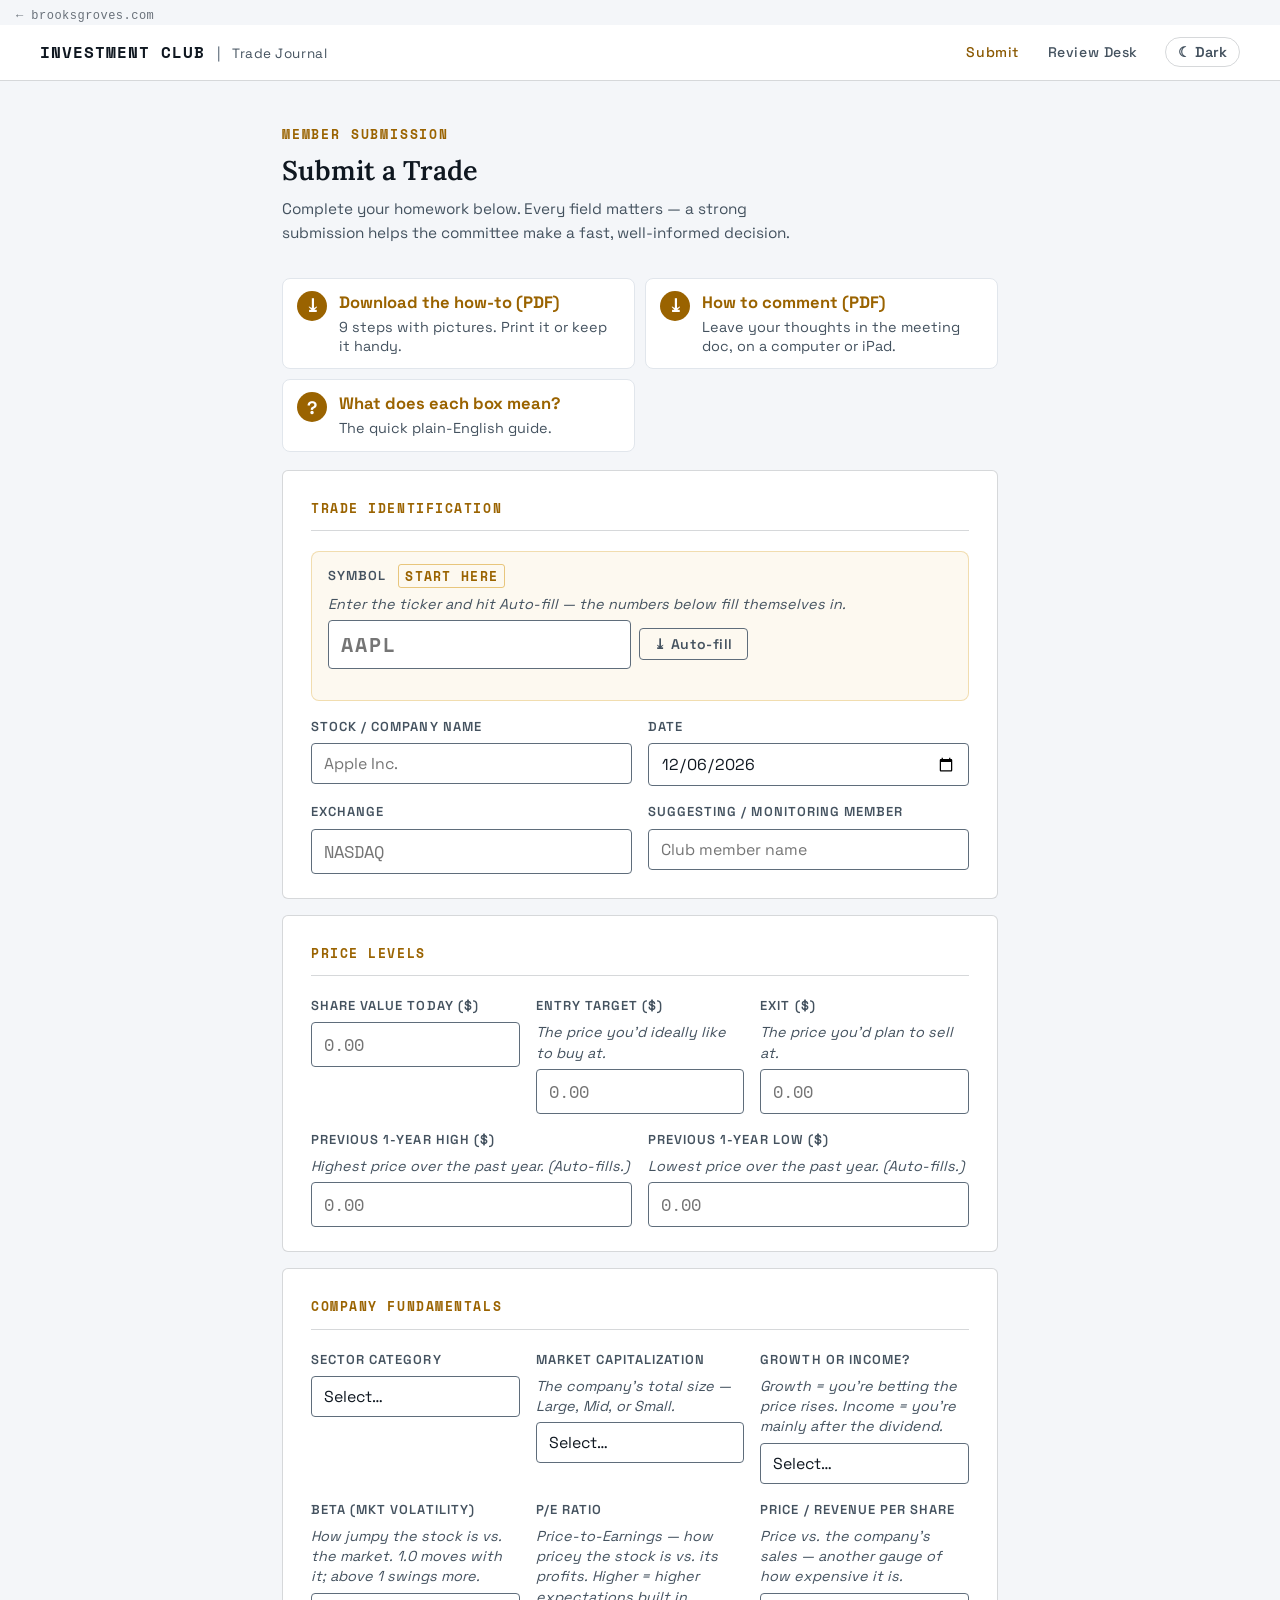
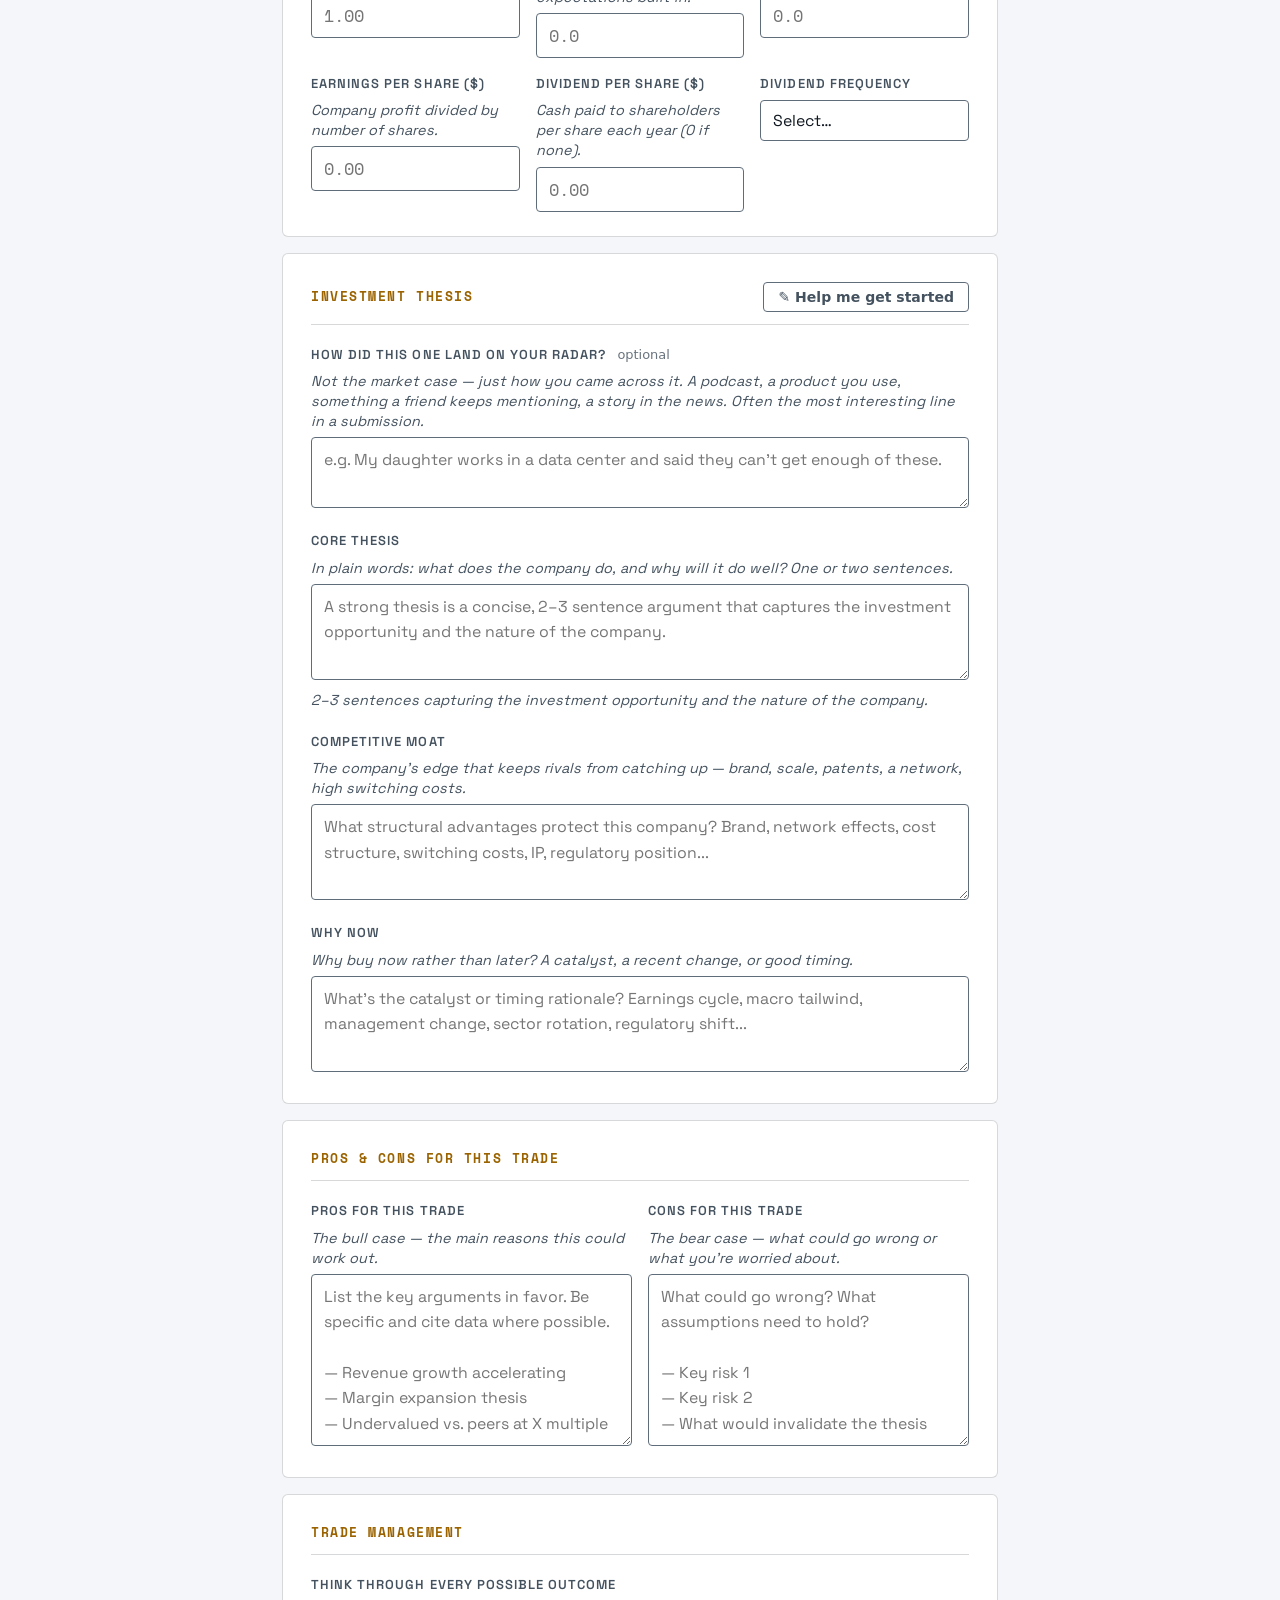
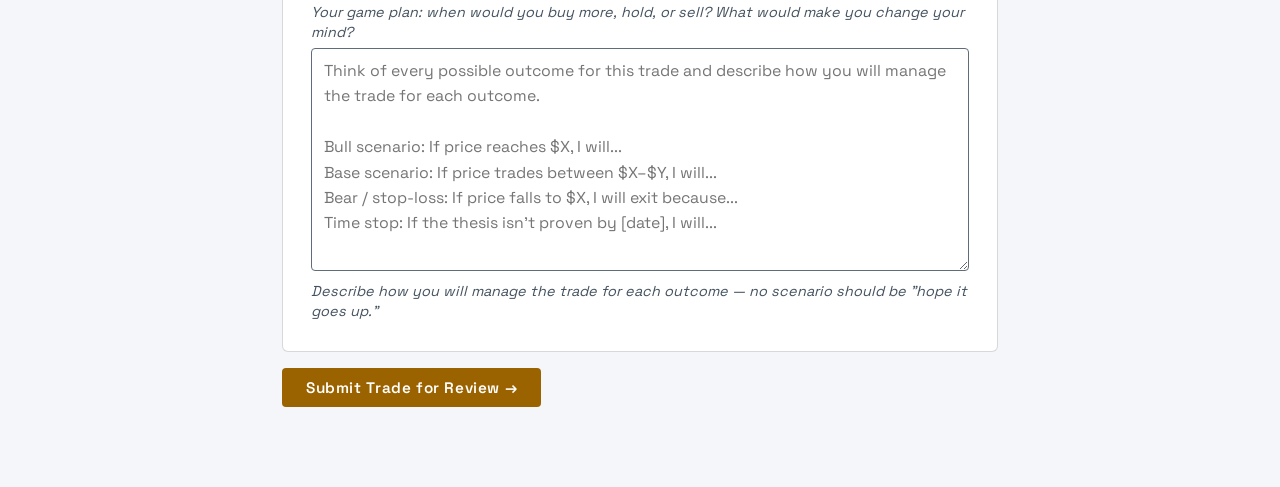
==== commit 99932cba: "Friday talking-points brief (Brief.gs), how-to-comment PDF + home card, 2x2 help cards; README/HANDO" ====
--- a/index.html
+++ b/index.html
@@ -32,6 +32,10 @@
     <a class="help-card" href="How-to-Submit-a-Trade-Journal.pdf" download>
       <span class="help-icon">⤓</span>
       <span><strong>Download the how-to (PDF)</strong><small>9 steps with pictures. Print it or keep it handy.</small></span>
+    </a>
+    <a class="help-card" href="How-to-Comment-in-the-Meeting-Doc.pdf" download>
+      <span class="help-icon">⤓</span>
+      <span><strong>How to comment (PDF)</strong><small>Leave your thoughts in the meeting doc, on a computer or iPad.</small></span>
     </a>
     <a class="help-card" href="guide.html" target="_blank">
       <span class="help-icon">?</span>
--- a/style.css
+++ b/style.css
@@ -779,7 +779,7 @@
 .theme-toggle:focus-visible { outline: 2px solid var(--amber); outline-offset: 2px; }
 
 /* Help cards under the page intro: PDF, guide, meeting doc */
-.help-row { display: grid; grid-template-columns: repeat(auto-fit, minmax(220px, 1fr)); gap: 10px; margin: 4px 0 18px; }
+.help-row { display: grid; grid-template-columns: repeat(2, 1fr); gap: 10px; margin: 4px 0 18px; }
 .help-card { display: flex; gap: 12px; align-items: flex-start; padding: 12px 14px; border: 1px solid var(--slate4);
   border-radius: 8px; background: var(--slate2); color: var(--fog); text-decoration: none; transition: border-color .15s; }
 .help-card:hover, .help-card:focus { border-color: var(--amber); }
@@ -787,3 +787,5 @@
 .help-card small { display: block; color: var(--mist); font-size: .8rem; margin-top: 2px; line-height: 1.35; }
 .help-icon { flex: none; width: 30px; height: 30px; border-radius: 50%; background: var(--amber); color: var(--on-amber);
   display: flex; align-items: center; justify-content: center; font-weight: 700; }
+
+@media (max-width: 560px) { .help-row { grid-template-columns: 1fr; } }
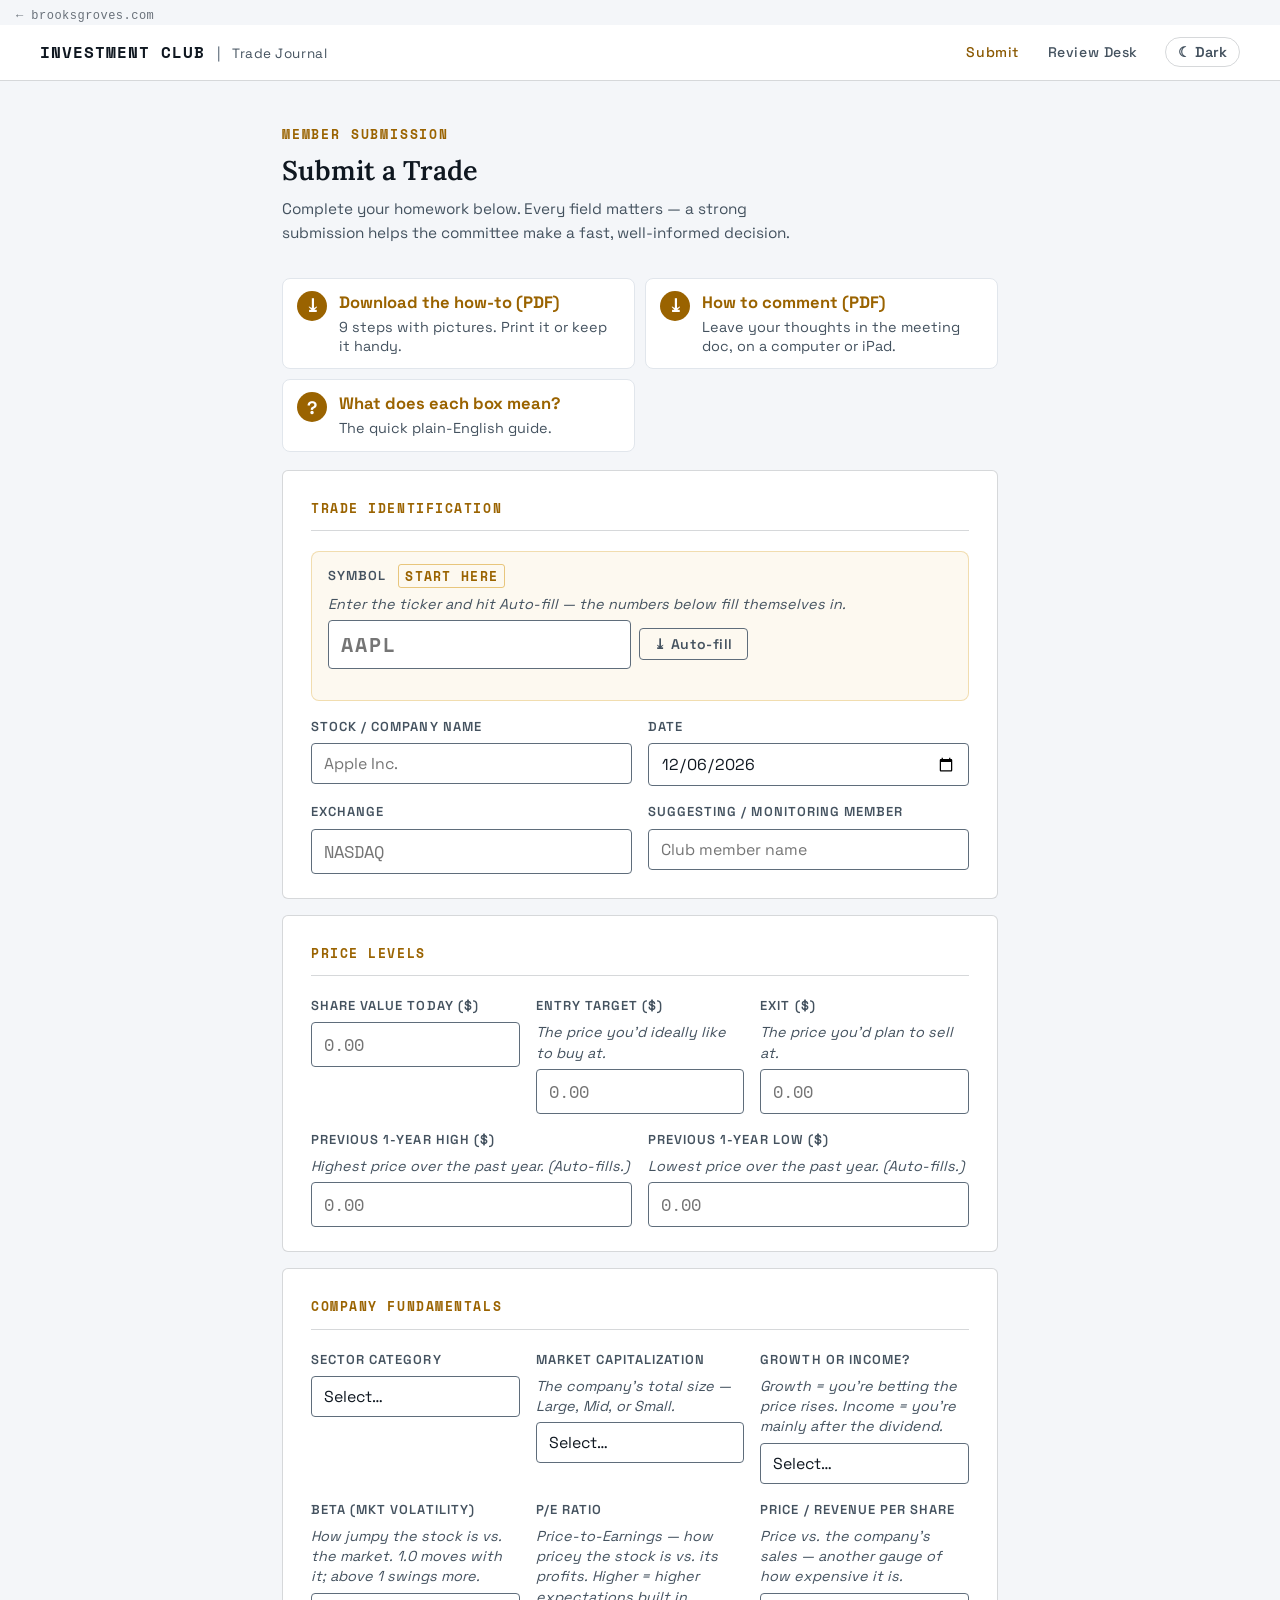
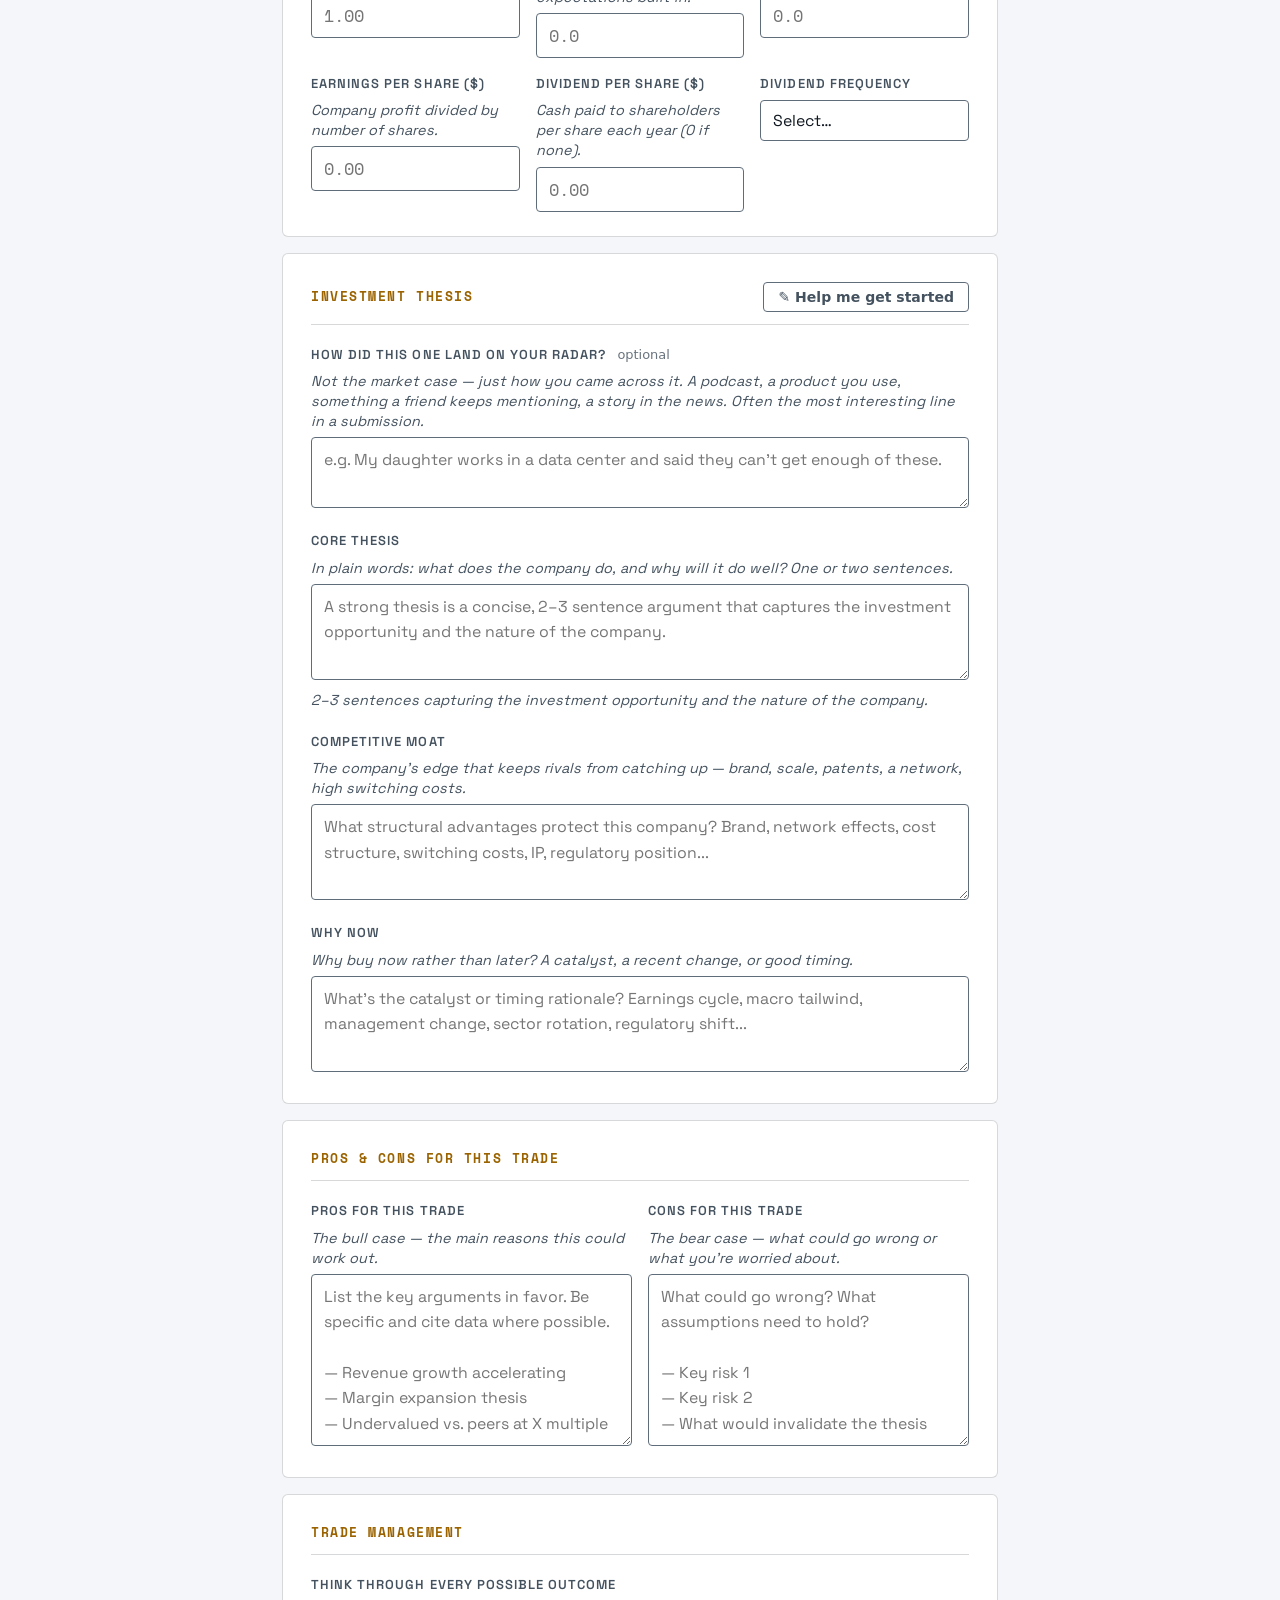
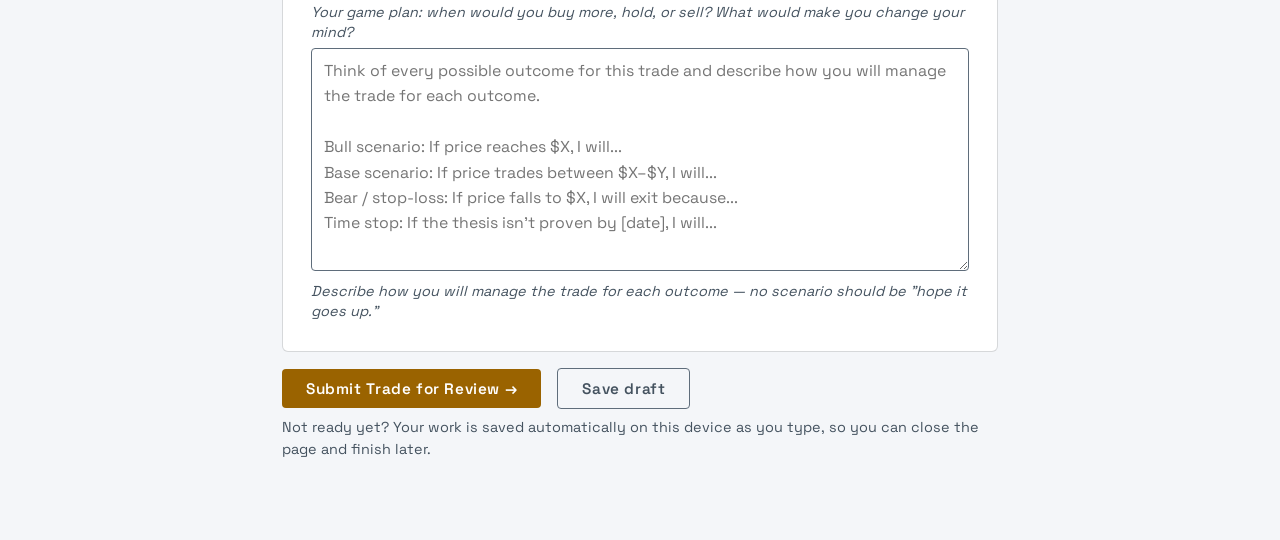
==== commit 9e0a8096: "Align with Bob's club flow: Friday ideas-for-review email + meeting-day brief (comments + AI points)" ====
--- a/index.html
+++ b/index.html
@@ -48,6 +48,7 @@
   </div>
 
   <div id="confirm-panel" class="confirm-panel" style="display:none;"></div>
+  <div id="draft-banner" class="draft-banner" style="display:none;"></div>
 
   <!-- Block 1: Identification -->
   <div class="form-block">
@@ -266,8 +267,10 @@
 
   <div style="display:flex; align-items:center; gap:16px; margin-top:8px;">
     <button class="btn btn-primary" onclick="submitTrade()">Submit Trade for Review →</button>
+    <button type="button" class="btn btn-ghost" onclick="saveDraft(true)">Save draft</button>
     <span id="submit-status" style="font-size:.82rem; color:var(--mist);"></span>
   </div>
+  <p class="draft-note" id="draft-status">Not ready yet? Your work is saved automatically on this device as you type, so you can close the page and finish later.</p>
 </main>
 
 <div class="toast" id="toast"></div>
@@ -332,6 +335,7 @@
       const src = data.source || 'Finnhub market data';
       const asOf = data.asOf || 'latest';
       lastFillSource = src + ', as of ' + asOf;
+      setTimeout(function () { saveDraft(false); }, 0);
       status.style.color = 'var(--green2)';
       status.textContent = '✓ Filled ' + filled + ' fields. Review them, then write your thesis below.';
       const stamp = document.getElementById('source-stamp');
@@ -440,6 +444,7 @@
     };
 
     saveTrade(trade);
+    clearDraft();
 
     FIELD_IDS.forEach(id => { document.getElementById(id).value = ''; });
     document.getElementById('f-date').valueAsDate = new Date();
@@ -471,6 +476,87 @@
     window.scrollTo({ top: 0, behavior: 'smooth' });
   }
 
+  /* ── Drafts: autosave on this device, restore on return ── */
+  const DRAFT_KEY = 'ic_draft_v1';
+  let draftTimer = null, draftDirty = false;
+
+  function draftHasContent() {
+    return FIELD_IDS.some(function (id) { return id !== 'f-date' && val(id); });
+  }
+  function draftTime(iso) {
+    try {
+      const d = new Date(iso);
+      return d.toLocaleDateString(undefined, { weekday: 'short', month: 'short', day: 'numeric' }) + ' at ' +
+             d.toLocaleTimeString(undefined, { hour: 'numeric', minute: '2-digit' });
+    } catch (e) { return ''; }
+  }
+  function setDraftStatus(msg) {
+    const el = document.getElementById('draft-status');
+    if (el) el.textContent = msg;
+  }
+  function saveDraft(manual) {
+    clearTimeout(draftTimer);
+    try {
+      if (!draftHasContent()) {
+        localStorage.removeItem(DRAFT_KEY);
+        if (manual) showToast('Nothing to save yet. Start with the stock symbol.', true);
+        return;
+      }
+      const d = { saved: new Date().toISOString(), source: lastFillSource, fields: {} };
+      FIELD_IDS.forEach(function (id) { d.fields[id] = document.getElementById(id).value; });
+      localStorage.setItem(DRAFT_KEY, JSON.stringify(d));
+      draftDirty = false;
+      setDraftStatus('✓ Draft saved on this device ' + draftTime(d.saved) + '. Come back any time to finish, then press Submit.');
+      if (manual) showToast('Draft saved on this device. Come back any time to finish.');
+    } catch (e) {
+      if (manual) showToast('This browser won\u2019t save drafts (private mode?). Please submit before leaving.', true);
+    }
+  }
+  function clearDraft() {
+    clearTimeout(draftTimer);
+    draftDirty = false;
+    try { localStorage.removeItem(DRAFT_KEY); } catch (e) {}
+    setDraftStatus('');
+    const b = document.getElementById('draft-banner');
+    b.style.display = 'none'; b.innerHTML = '';
+  }
+  function startOver() {
+    FIELD_IDS.forEach(function (id) { document.getElementById(id).value = ''; });
+    document.getElementById('f-date').valueAsDate = new Date();
+    lastFillSource = '';
+    clearDraft();
+    setDraftStatus('Not ready yet? Your work is saved automatically on this device as you type, so you can close the page and finish later.');
+    document.getElementById('f-ticker').focus();
+  }
+  function restoreDraft() {
+    let d = null;
+    try { d = JSON.parse(localStorage.getItem(DRAFT_KEY) || 'null'); } catch (e) {}
+    if (!d || !d.fields) return;
+    FIELD_IDS.forEach(function (id) {
+      if (d.fields[id] !== undefined && d.fields[id] !== '') document.getElementById(id).value = d.fields[id];
+    });
+    lastFillSource = d.source || '';
+    const name = (d.fields['f-ticker'] || '').toUpperCase();
+    const b = document.getElementById('draft-banner');
+    b.innerHTML = '<div><strong>Welcome back!</strong> We restored your unfinished draft' + (name ? ' for <strong>' + name + '</strong>' : '') +
+      ' (saved ' + draftTime(d.saved) + '). Pick up where you left off, then press Submit at the bottom.</div>' +
+      '<button type="button" class="btn btn-ghost btn-sm" onclick="startOver()">Start over</button>';
+    b.style.display = 'flex';
+    setDraftStatus('✓ Draft saved on this device ' + draftTime(d.saved) + '. Come back any time to finish, then press Submit.');
+  }
+  FIELD_IDS.forEach(function (id) {
+    const el = document.getElementById(id);
+    ['input', 'change'].forEach(function (ev) {
+      el.addEventListener(ev, function () {
+        draftDirty = true;
+        clearTimeout(draftTimer);
+        draftTimer = setTimeout(function () { saveDraft(false); }, 1200);
+      });
+    });
+  });
+  window.addEventListener('pagehide', function () { if (draftDirty) saveDraft(false); });
+  restoreDraft();
+
 </script>
 </body>
 </html>
--- a/style.css
+++ b/style.css
@@ -789,3 +789,11 @@
   display: flex; align-items: center; justify-content: center; font-weight: 700; }
 
 @media (max-width: 560px) { .help-row { grid-template-columns: 1fr; } }
+
+/* Drafts */
+.draft-note { font-size: .8rem; color: var(--mist); margin: 8px 0 0; }
+.draft-banner { display: flex; gap: 14px; align-items: center; justify-content: space-between;
+  background: var(--slate2); border: 1px solid var(--amber); border-left-width: 4px; border-radius: 8px;
+  padding: 12px 16px; margin: 0 0 16px; font-size: .9rem; color: var(--fog); }
+.draft-banner .btn { flex: none; }
+@media (max-width: 560px) { .draft-banner { flex-direction: column; align-items: flex-start; } }
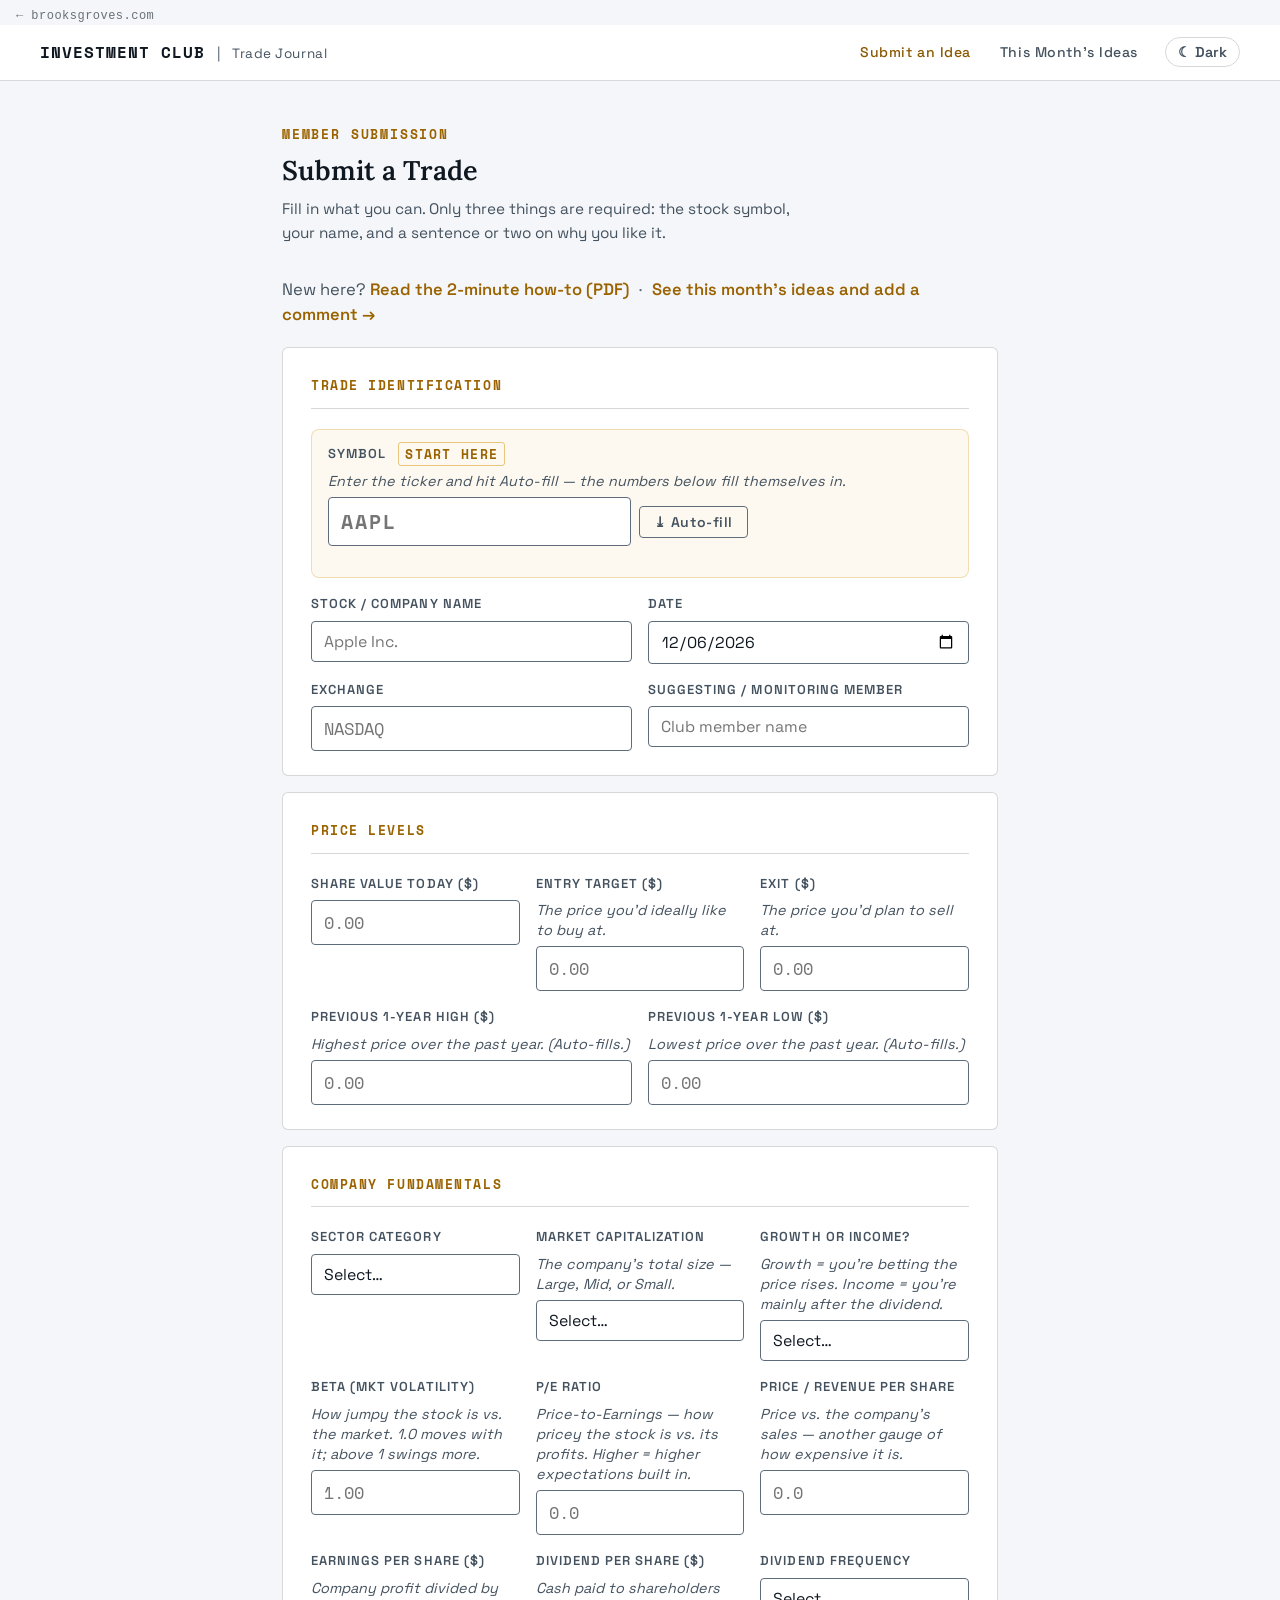
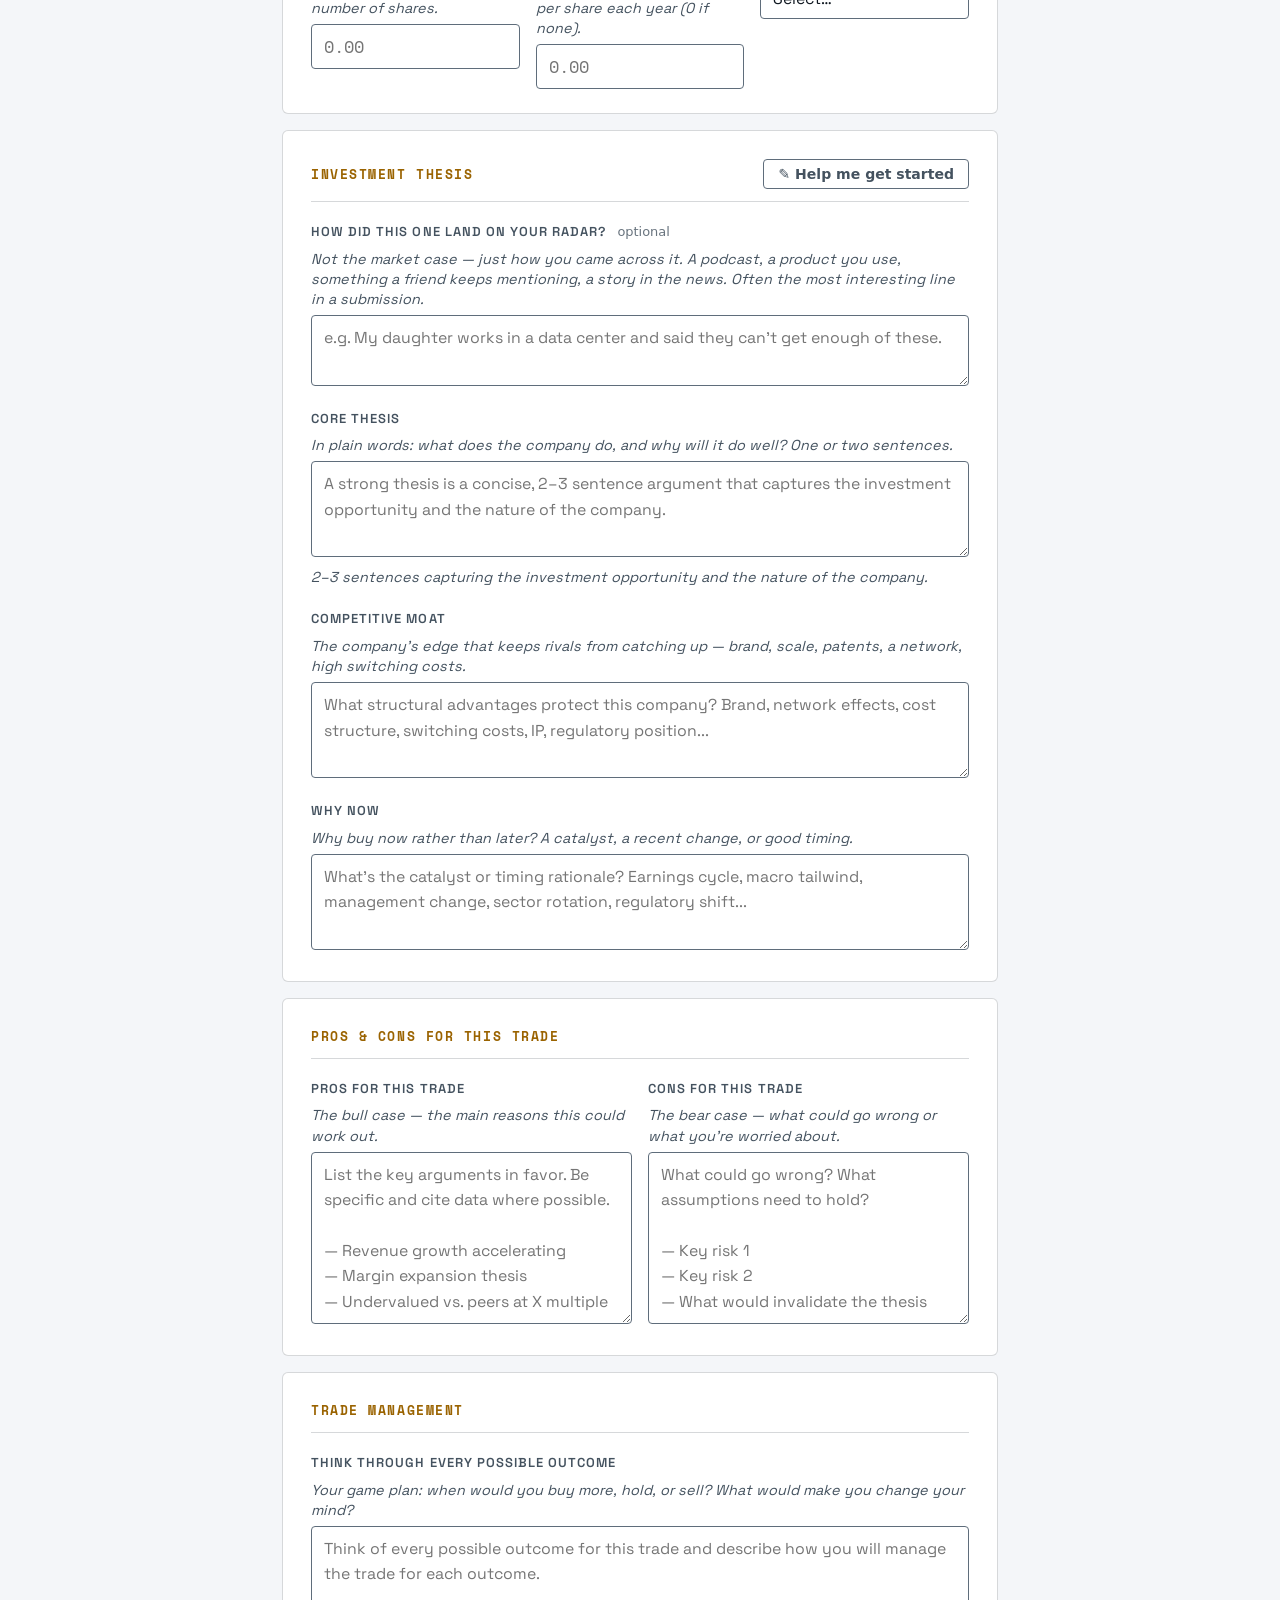
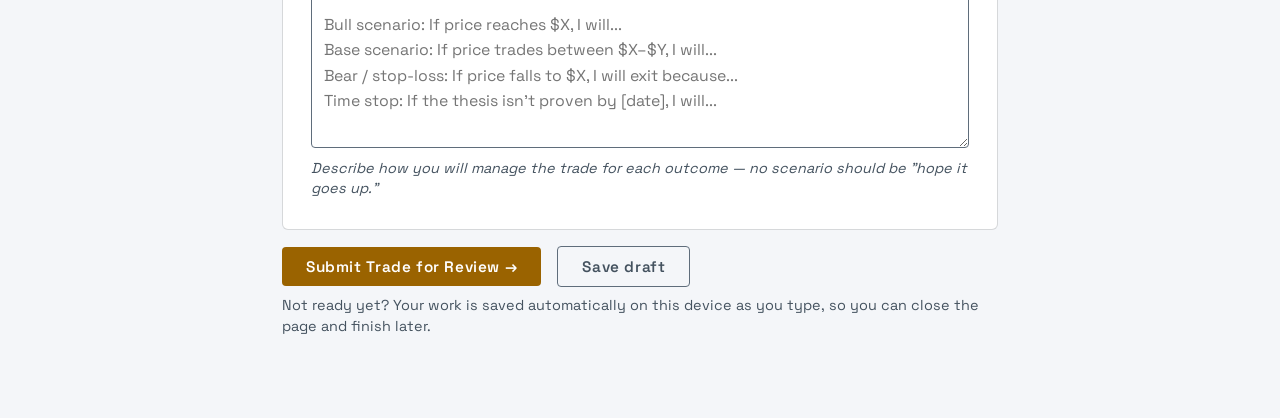
==== commit 6845c2f6: "Field-notes simplification: one-page home, Review Desk hidden, ideas.html with no-Google comment box" ====
--- a/index.html
+++ b/index.html
@@ -18,8 +18,8 @@
     <span>Trade Journal</span>
   </div>
   <div class="topbar-nav">
-    <a href="index.html" class="active">Submit</a>
-    <a href="review.html">Review Desk</a>
+    <a href="index.html" class="active">Submit an Idea</a>
+    <a href="ideas.html">This Month's Ideas</a>
     <button type="button" class="theme-toggle" id="theme-toggle" onclick="toggleTheme()" aria-label="Switch colour theme">☾ Dark</button>
   </div>
 </nav>
@@ -27,25 +27,9 @@
 <main class="page">
   <p class="section-eyebrow">Member Submission</p>
   <h2 class="section-title">Submit a Trade</h2>
-  <p class="section-sub">Complete your homework below. Every field matters — a strong submission helps the committee make a fast, well-informed decision.</p>
-  <div class="help-row">
-    <a class="help-card" href="How-to-Submit-a-Trade-Journal.pdf" download>
-      <span class="help-icon">⤓</span>
-      <span><strong>Download the how-to (PDF)</strong><small>9 steps with pictures. Print it or keep it handy.</small></span>
-    </a>
-    <a class="help-card" href="How-to-Comment-in-the-Meeting-Doc.pdf" download>
-      <span class="help-icon">⤓</span>
-      <span><strong>How to comment (PDF)</strong><small>Leave your thoughts in the meeting doc, on a computer or iPad.</small></span>
-    </a>
-    <a class="help-card" href="guide.html" target="_blank">
-      <span class="help-icon">?</span>
-      <span><strong>What does each box mean?</strong><small>The quick plain-English guide.</small></span>
-    </a>
-    <a class="help-card" id="meeting-doc-card" href="#" target="_blank" rel="noopener" style="display:none;">
-      <span class="help-icon">✎</span>
-      <span><strong id="meeting-doc-title">Next meeting's discussion doc</strong><small id="meeting-doc-sub">Read the journals and leave comments.</small></span>
-    </a>
-  </div>
+  <p class="section-sub">Fill in what you can. Only three things are required: the stock symbol, your name, and a sentence or two on why you like it.</p>
+  <p class="help-line">New here? <a href="How-to-Submit-a-Trade-Journal.pdf" download>Read the 2-minute how-to (PDF)</a>
+    <span class="sep">·</span> <a href="ideas.html">See this month's ideas and add a comment &rarr;</a></p>
 
   <div id="confirm-panel" class="confirm-panel" style="display:none;"></div>
   <div id="draft-banner" class="draft-banner" style="display:none;"></div>
@@ -395,13 +379,6 @@
       .replace(/"/g, '&quot;').replace(/'/g, '&#39;');
   }
 
-  loadMeetingDoc(function (d) {
-    if (!d || !d.url) return;
-    var card = document.getElementById('meeting-doc-card');
-    card.href = d.url;
-    document.getElementById('meeting-doc-title').textContent = 'Discussion doc for ' + d.meetingDate.replace(/^\w+, /, '').replace(/, \d{4}$/, '');
-    card.style.display = '';
-  });
 
   function submitTrade() {
     const ticker = val('f-ticker').toUpperCase();
@@ -456,11 +433,11 @@
       '<div class="confirm-check">✓</div>' +
       '<div class="confirm-body">' +
         '<div class="confirm-title">Got it! Your ' + ticker + ' trade is in.</div>' +
-        '<div class="confirm-text">The committee will see it before the next meeting. ' +
+        '<div class="confirm-text">It\'s now in this month\'s discussion doc, and it\'ll be in the Friday email to the club. ' +
         'Thanks for doing your homework — every submission makes the club smarter.</div>' +
         '<div class="confirm-actions">' +
           '<button type="button" class="btn btn-ghost btn-sm" onclick="dismissConfirm()">Submit another</button> ' +
-          '<a class="btn btn-ghost btn-sm" href="review.html">Go to the Review Desk →</a>' +
+          '<a class="btn btn-ghost btn-sm" href="ideas.html">See this month\'s ideas →</a>' +
         '</div>' +
       '</div>';
     panel.style.display = 'flex';
--- a/style.css
+++ b/style.css
@@ -797,3 +797,9 @@
   padding: 12px 16px; margin: 0 0 16px; font-size: .9rem; color: var(--fog); }
 .draft-banner .btn { flex: none; }
 @media (max-width: 560px) { .draft-banner { flex-direction: column; align-items: flex-start; } }
+
+/* One-line help under the page intro */
+.help-line { margin: 2px 0 20px; font-size: .92rem; color: var(--mist); }
+.help-line a { color: var(--amber); font-weight: 600; text-decoration: none; }
+.help-line a:hover { text-decoration: underline; }
+.help-line .sep { margin: 0 6px; color: var(--steel); }
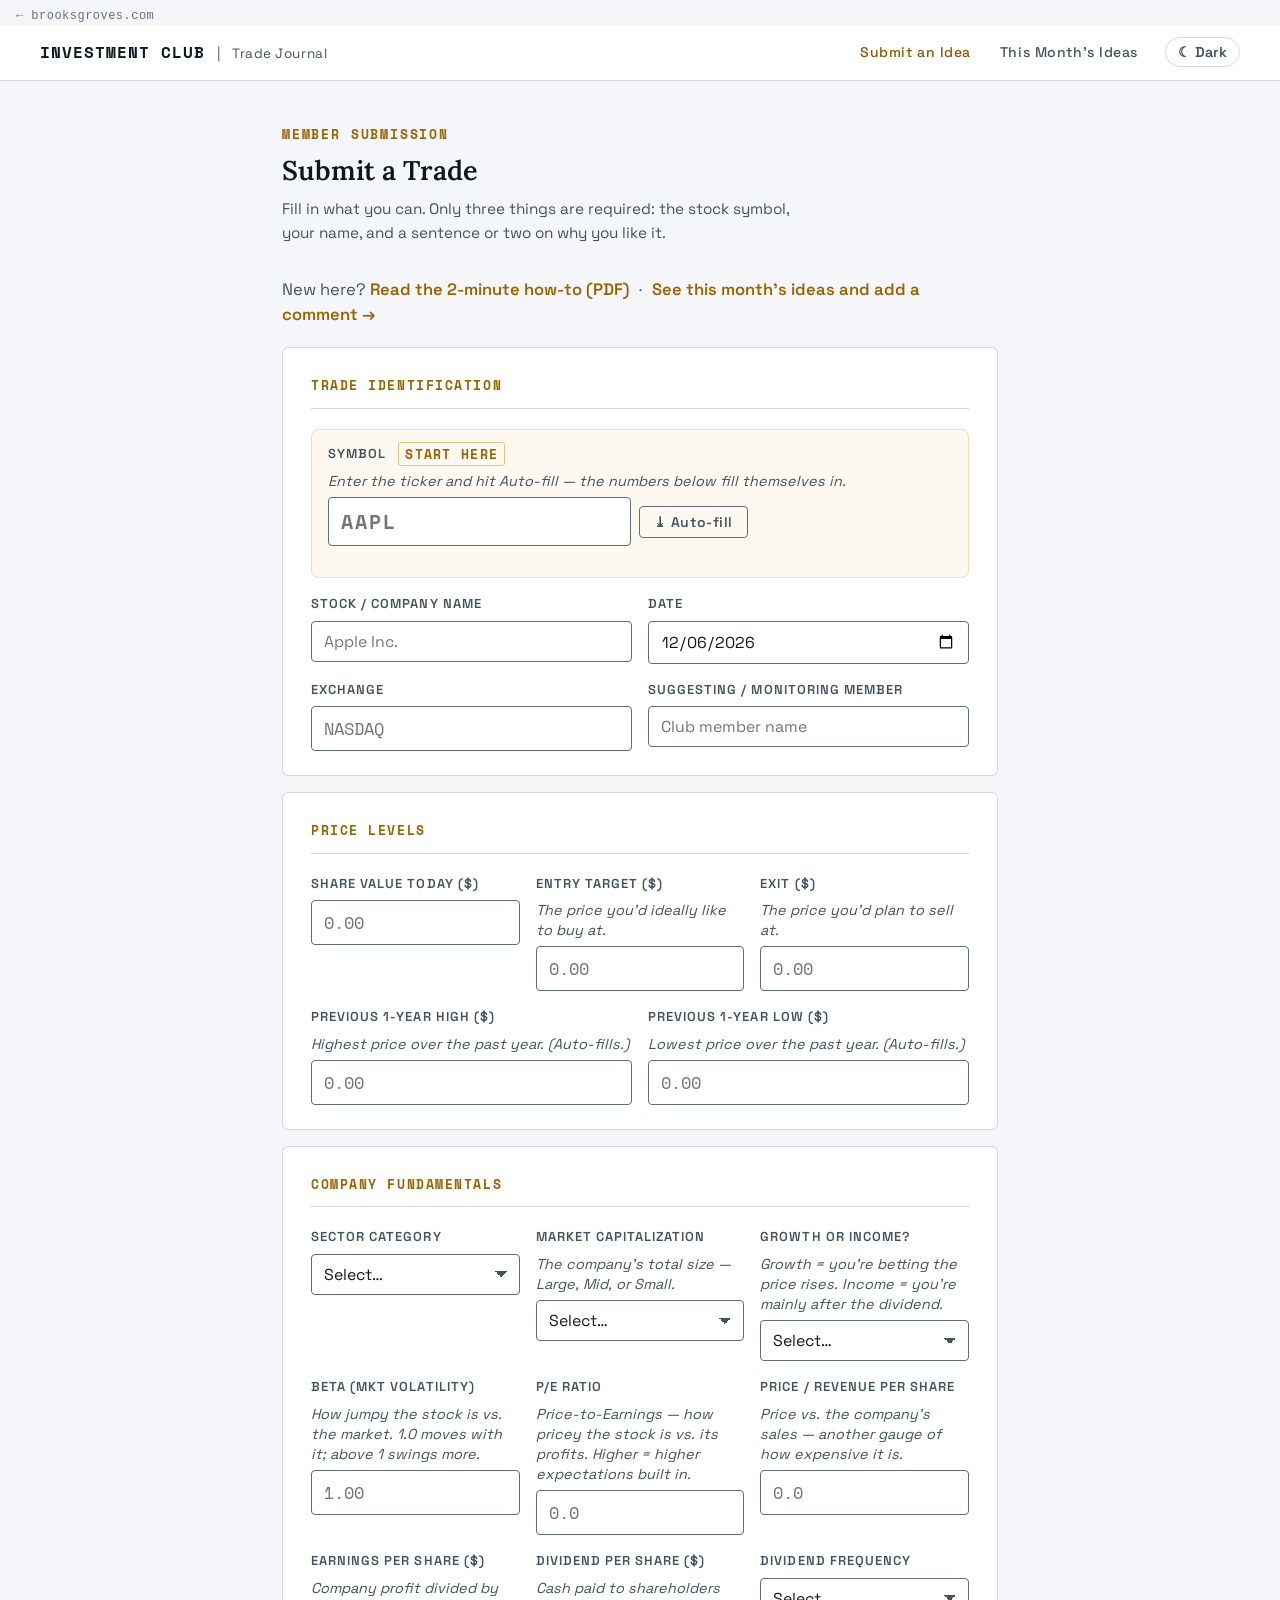
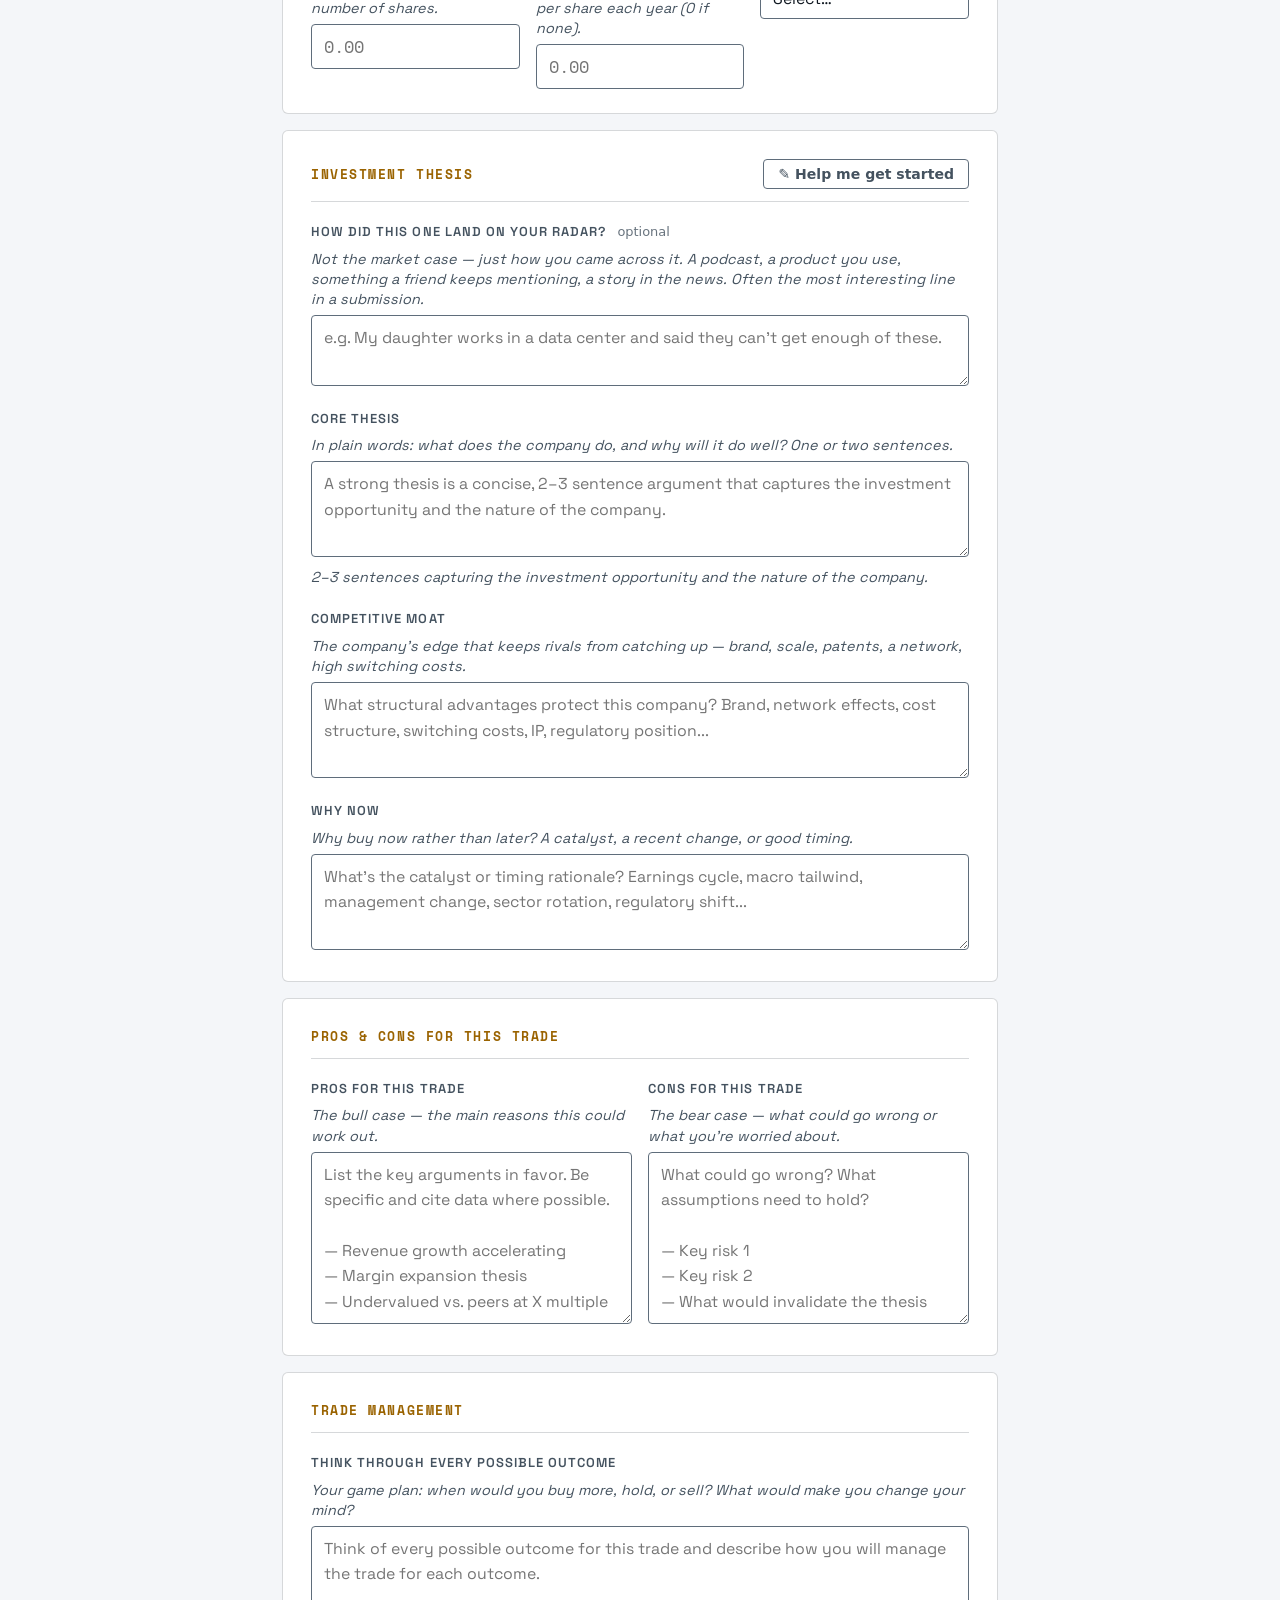
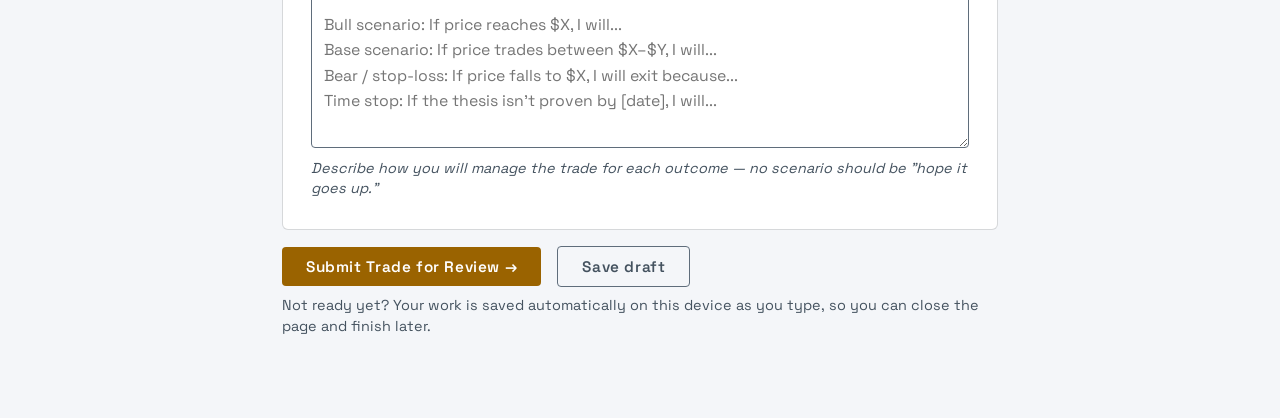
==== commit cab66028: "Phone layout: compact header with tabs, 16px inputs (no iPhone zoom), dropdown arrows, full-width bu" ====
--- a/index.html
+++ b/index.html
@@ -249,10 +249,10 @@
     </div>
   </div>
 
-  <div style="display:flex; align-items:center; gap:16px; margin-top:8px;">
+  <div class="submit-row">
     <button class="btn btn-primary" onclick="submitTrade()">Submit Trade for Review →</button>
     <button type="button" class="btn btn-ghost" onclick="saveDraft(true)">Save draft</button>
-    <span id="submit-status" style="font-size:.82rem; color:var(--mist);"></span>
+    <span id="submit-status"></span>
   </div>
   <p class="draft-note" id="draft-status">Not ready yet? Your work is saved automatically on this device as you type, so you can close the page and finish later.</p>
 </main>
--- a/style.css
+++ b/style.css
@@ -803,3 +803,51 @@
 .help-line a { color: var(--amber); font-weight: 600; text-decoration: none; }
 .help-line a:hover { text-decoration: underline; }
 .help-line .sep { margin: 0 6px; color: var(--steel); }
+
+/* Submit row under the form */
+.submit-row { display: flex; align-items: center; gap: 16px; margin-top: 8px; flex-wrap: wrap; }
+#submit-status { font-size: .82rem; color: var(--mist); }
+
+/* Dropdowns: show an arrow so they don't look like plain text boxes */
+select {
+  background-image: linear-gradient(45deg, transparent 50%, var(--mist) 50%), linear-gradient(135deg, var(--mist) 50%, transparent 50%);
+  background-position: calc(100% - 18px) 50%, calc(100% - 12px) 50%;
+  background-size: 6px 6px, 6px 6px;
+  background-repeat: no-repeat;
+  padding-right: 34px;
+}
+
+/* ── Phones (iPhone, Android) ── */
+@media (max-width: 620px) {
+  /* Header: brand on one line, the two pages as big tabs underneath */
+  .topbar { height: auto; flex-wrap: wrap; padding: 8px 14px 0; gap: 4px; }
+  .topbar { position: sticky; }
+  .topbar-brand { width: 100%; gap: 8px; min-height: 30px; align-items: center; padding-right: 80px; }
+  .topbar-brand h1 { font-size: .8rem; white-space: nowrap; }
+  .topbar-brand span { font-size: .72rem; white-space: nowrap; }
+  .topbar-nav { width: 100%; display: flex; align-items: stretch; gap: 0; }
+  .topbar-nav a { flex: 1; text-align: center; font-size: .82rem; padding: 12px 6px; border-radius: 0;
+    border-bottom: 3px solid transparent; display: flex; align-items: center; justify-content: center; }
+  .topbar-nav a.active { border-bottom-color: var(--amber); background: transparent; }
+  .theme-toggle { position: absolute; top: 8px; right: 14px; margin: 0; padding: 4px 10px; font-size: .75rem; }
+  .bg-home { padding: 6px 14px 0 !important; }
+
+  .page { padding: 20px 14px 56px; }
+  .section-title { font-size: 1.5rem; }
+  .form-block { padding: 18px 14px 16px; border-radius: 8px; }
+
+  /* 16px+ text in every box, so iPhone doesn't zoom in when you tap one; bigger tap targets */
+  input[type="text"], input[type="date"], input[type="password"], select, textarea {
+    font-size: 1rem; padding: 12px 12px; min-height: 48px;
+  }
+  select { padding-right: 34px; }
+  .num-input { font-size: 1rem !important; }
+  input[type="date"] { -webkit-appearance: none; display: block; line-height: 1.3; }
+
+  .btn { min-height: 48px; justify-content: center; }
+  .submit-row { flex-direction: column; align-items: stretch; gap: 10px; }
+  .submit-row .btn { width: 100%; font-size: .95rem; }
+  #submit-status { text-align: center; }
+  .help-line .sep { display: none; }
+  .help-line a { display: block; padding: 6px 0; }
+}
